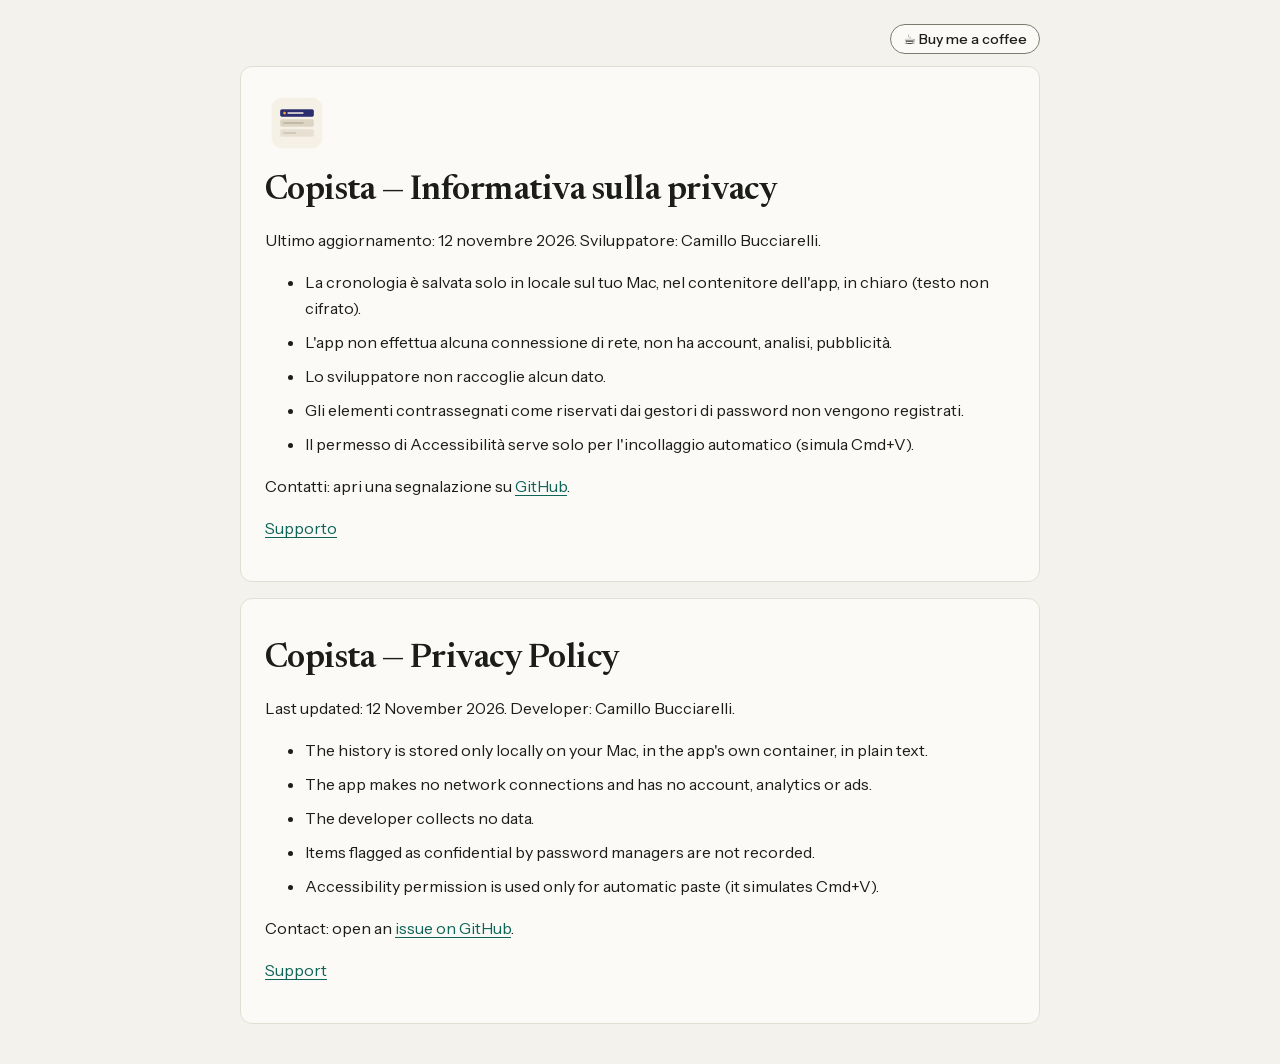
==== site/privacy.html @ 7c4a90fc "Sito: pagine in site/ e pubblicazione su Cloudflare R2 Sposta le pagine di supporto e privacy da cop" ====
<!doctype html>
<html lang="it"><head><meta charset="utf-8"><meta name="viewport" content="width=device-width,initial-scale=1">
<title>Copista — Informativa sulla privacy</title>
<link rel="icon" type="image/png" href="icon.png">
<link rel="stylesheet" href="style.css"></head><body>
<header class="topbar"><a class="sponsor" href="https://buymeacoffee.com/camillobucciarelli" rel="noopener"><span aria-hidden="true">☕</span> Buy me a coffee</a></header>
<main>
<img class="logo" src="icon.png" width="64" height="64" alt="">
<h1>Copista — Informativa sulla privacy</h1>
<p>Ultimo aggiornamento: 12 novembre 2026. Sviluppatore: Camillo Bucciarelli.</p>
<ul>
<li>La cronologia è salvata solo in locale sul tuo Mac, nel contenitore dell'app, in chiaro (testo non cifrato).</li>
<li>L'app non effettua alcuna connessione di rete, non ha account, analisi, pubblicità.</li>
<li>Lo sviluppatore non raccoglie alcun dato.</li>
<li>Gli elementi contrassegnati come riservati dai gestori di password non vengono registrati.</li>
<li>Il permesso di Accessibilità serve solo per l'incollaggio automatico (simula Cmd+V).</li>
</ul>
<p>Contatti: apri una segnalazione su <a href="https://github.com/camillobucciarelli/copista-site/issues">GitHub</a>.</p>
<p><a href="index.html">Supporto</a></p>
</main>
<main>
<h1 lang="en">Copista — Privacy Policy</h1>
<div lang="en">
<p>Last updated: 12 November 2026. Developer: Camillo Bucciarelli.</p>
<ul>
<li>The history is stored only locally on your Mac, in the app's own container, in plain text.</li>
<li>The app makes no network connections and has no account, analytics or ads.</li>
<li>The developer collects no data.</li>
<li>Items flagged as confidential by password managers are not recorded.</li>
<li>Accessibility permission is used only for automatic paste (it simulates Cmd+V).</li>
</ul>
<p>Contact: open an <a href="https://github.com/camillobucciarelli/copista-site/issues">issue on GitHub</a>.</p>
<p><a href="index.html">Support</a></p>
</div>
</main>
</body></html>
---- site/style.css ----
@font-face{font-family:"Newsreader";font-style:normal;font-weight:200 800;font-display:swap;src:url(fonts/newsreader-latin-ext.woff2) format("woff2");unicode-range:U+0100-02BA,U+02BD-02C5,U+02C7-02CC,U+02CE-02D7,U+02DD-02FF,U+0304,U+0308,U+0329,U+1D00-1DBF,U+1E00-1E9F,U+1EF2-1EFF,U+2020,U+20A0-20AB,U+20AD-20C4,U+2113,U+2C60-2C7F,U+A720-A7FF}
@font-face{font-family:"Newsreader";font-style:normal;font-weight:200 800;font-display:swap;src:url(fonts/newsreader-latin.woff2) format("woff2");unicode-range:U+0000-00FF,U+0131,U+0152-0153,U+02BB-02BC,U+02C6,U+02DA,U+02DC,U+0304,U+0308,U+0329,U+2000-206F,U+20AC,U+2122,U+2191,U+2193,U+2212,U+2215,U+FEFF,U+FFFD}
@font-face{font-family:"Instrument Sans";font-style:normal;font-weight:400 700;font-display:swap;src:url(fonts/instrument-sans-latin-ext.woff2) format("woff2");unicode-range:U+0100-02BA,U+02BD-02C5,U+02C7-02CC,U+02CE-02D7,U+02DD-02FF,U+0304,U+0308,U+0329,U+1D00-1DBF,U+1E00-1E9F,U+1EF2-1EFF,U+2020,U+20A0-20AB,U+20AD-20C4,U+2113,U+2C60-2C7F,U+A720-A7FF}
@font-face{font-family:"Instrument Sans";font-style:normal;font-weight:400 700;font-display:swap;src:url(fonts/instrument-sans-latin.woff2) format("woff2");unicode-range:U+0000-00FF,U+0131,U+0152-0153,U+02BB-02BC,U+02C6,U+02DA,U+02DC,U+0304,U+0308,U+0329,U+2000-206F,U+20AC,U+2122,U+2191,U+2193,U+2212,U+2215,U+FEFF,U+FFFD}
@font-face{font-family:"IBM Plex Mono";font-style:normal;font-weight:400;font-display:swap;src:url(fonts/ibm-plex-mono-latin-ext.woff2) format("woff2");unicode-range:U+0100-02BA,U+02BD-02C5,U+02C7-02CC,U+02CE-02D7,U+02DD-02FF,U+0304,U+0308,U+0329,U+1D00-1DBF,U+1E00-1E9F,U+1EF2-1EFF,U+2020,U+20A0-20AB,U+20AD-20C4,U+2113,U+2C60-2C7F,U+A720-A7FF}
@font-face{font-family:"IBM Plex Mono";font-style:normal;font-weight:400;font-display:swap;src:url(fonts/ibm-plex-mono-latin.woff2) format("woff2");unicode-range:U+0000-00FF,U+0131,U+0152-0153,U+02BB-02BC,U+02C6,U+02DA,U+02DC,U+0304,U+0308,U+0329,U+2000-206F,U+20AC,U+2122,U+2191,U+2193,U+2212,U+2215,U+FEFF,U+FFFD}
/* Token del design system Postino, valori risolti. Livello semantico, tema chiaro. */
:root{color-scheme:light dark;
--surface-ground:#f4f2ec;--surface:#fbfaf7;--surface-raised:#ffffff;
--ink:#1c1c1a;--ink-muted:#625e55;--ink-subtle:#67635a;
--brand:#0e6456;--on-brand:#ffffff;
--border-subtle:#e2ded4;--border-strong:#7f7a6e;--focus-ring:#b0500a;
--font-serif:"Newsreader",Georgia,"Times New Roman",serif;
--font-sans:"Instrument Sans",system-ui,-apple-system,"Segoe UI",Roboto,sans-serif;
--font-mono:"IBM Plex Mono",ui-monospace,Menlo,monospace;
--space-1:4px;--space-2:8px;--space-3:12px;--space-4:16px;--space-6:24px;--space-8:32px;
--radius-xs:4px;--radius-md:12px}
@media(prefers-color-scheme:dark){:root{
--surface-ground:#131312;--surface:#1c1c1a;--surface-raised:#242422;
--ink:#f4f2ec;--ink-muted:#a6a093;--ink-subtle:#a39e93;
--brand:#79c9b3;--on-brand:#0b231e;
--border-subtle:#2d2c29;--border-strong:#7f7a6e;--focus-ring:#f2a65e}}
*{box-sizing:border-box}
body{margin:0;padding:var(--space-4);background:var(--surface-ground);color:var(--ink);font:400 16px/26px var(--font-sans)}
@media(min-width:600px){body{padding:var(--space-6)}}
main{max-width:800px;margin:0 auto var(--space-4);padding:var(--space-4);background:var(--surface);border:1px solid var(--border-subtle);border-radius:var(--radius-md)}
@media(min-width:600px){main{padding:var(--space-6)}}
p,ul{max-width:70ch;margin:0 0 var(--space-4)}
li{margin-bottom:var(--space-2)}
h1,h2{font-family:var(--font-serif);color:var(--ink);overflow-wrap:anywhere}
h1{font-size:34px;line-height:40px;font-weight:600;letter-spacing:-.015em;margin:var(--space-4) 0 var(--space-4)}
h2{font-size:24px;line-height:30px;font-weight:600;letter-spacing:-.005em;margin:var(--space-8) 0 var(--space-3)}
.logo{display:block;border-radius:var(--radius-md)}
a{color:var(--brand);text-decoration:underline;text-underline-offset:.2em;overflow-wrap:anywhere}
a:focus-visible{outline:2px solid var(--focus-ring);outline-offset:2px;border-radius:var(--radius-xs)}
kbd{font:400 13px/20px var(--font-mono);background:var(--surface-raised);color:var(--ink);border:1px solid var(--border-strong);border-radius:var(--radius-xs);padding:0 var(--space-1);white-space:nowrap}
.topbar{max-width:800px;margin:0 auto var(--space-3);display:flex;justify-content:flex-end}
.sponsor{font:500 14px/20px var(--font-sans);color:var(--ink);text-decoration:none;white-space:nowrap;padding:var(--space-1) var(--space-3);border:1px solid var(--border-strong);border-radius:999px;background:var(--surface)}
.sponsor:hover,.sponsor:focus-visible{color:var(--brand);border-color:var(--brand)}
.sponsor:focus-visible{outline:2px solid var(--focus-ring);outline-offset:2px;border-radius:999px}
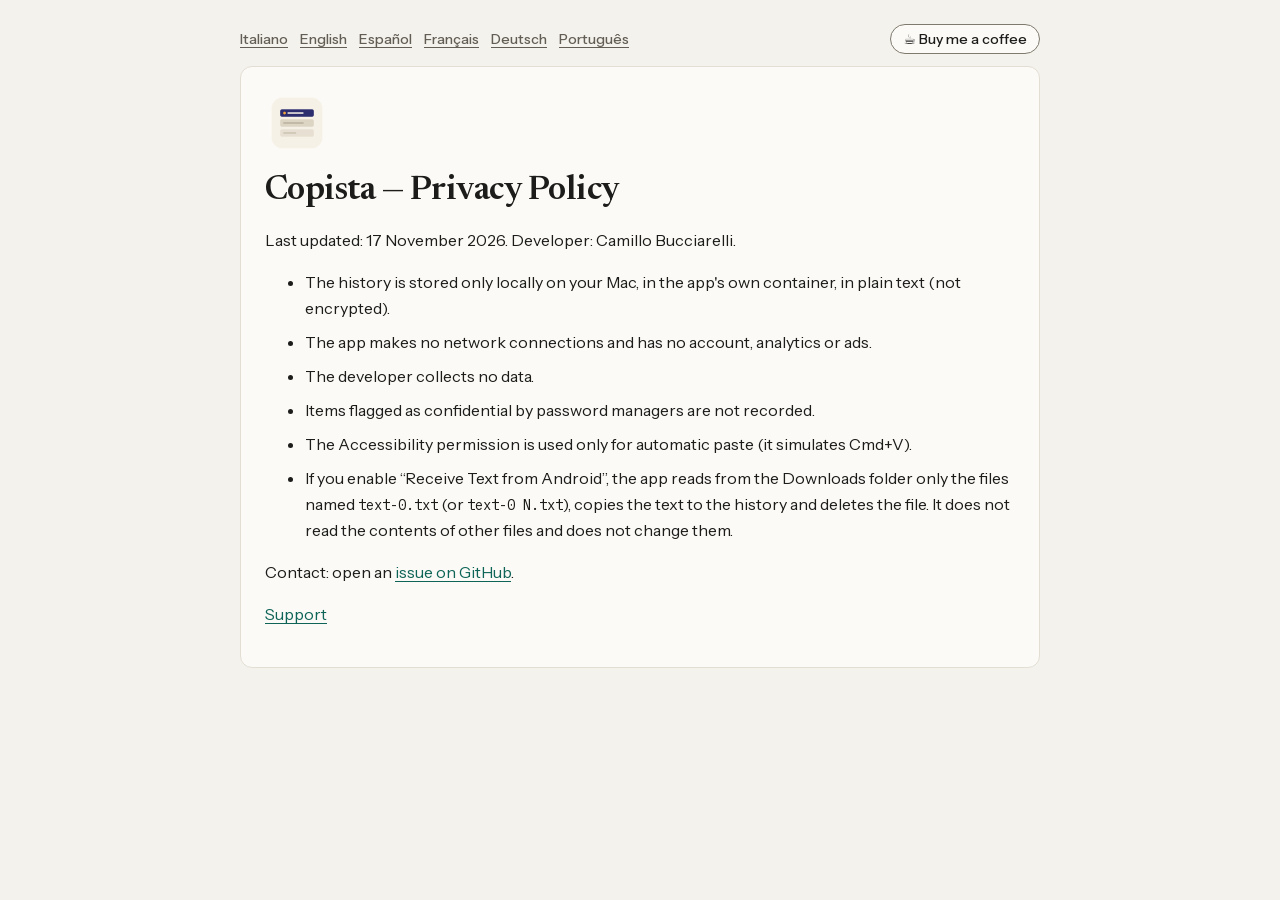
==== commit 1292338d: "Sito e scheda dello store in sei lingue Sito: ogni pagina contiene italiano, inglese, spagnolo, fran" ====
--- a/site/privacy.html
+++ b/site/privacy.html
@@ -1,36 +1,98 @@
 <!doctype html>
 <html lang="it"><head><meta charset="utf-8"><meta name="viewport" content="width=device-width,initial-scale=1">
-<title>Copista — Informativa sulla privacy</title>
+<title>Copista — Privacy</title>
 <link rel="icon" type="image/png" href="icon.png">
 <link rel="stylesheet" href="style.css"></head><body>
-<header class="topbar"><a class="sponsor" href="https://buymeacoffee.com/camillobucciarelli" rel="noopener"><span aria-hidden="true">☕</span> Buy me a coffee</a></header>
-<main>
+<header class="topbar"><nav class="langs"><a href="#it" lang="it">Italiano</a><a href="#en" lang="en">English</a><a href="#es" lang="es">Español</a><a href="#fr" lang="fr">Français</a><a href="#de" lang="de">Deutsch</a><a href="#pt" lang="pt">Português</a></nav><a class="sponsor" href="https://buymeacoffee.com/camillobucciarelli" rel="noopener"><span aria-hidden="true">☕</span> Buy me a coffee</a></header>
+<main id="it" lang="it">
 <img class="logo" src="icon.png" width="64" height="64" alt="">
 <h1>Copista — Informativa sulla privacy</h1>
-<p>Ultimo aggiornamento: 12 novembre 2026. Sviluppatore: Camillo Bucciarelli.</p>
+<p>Ultimo aggiornamento: 17 novembre 2026. Sviluppatore: Camillo Bucciarelli.</p>
 <ul>
 <li>La cronologia è salvata solo in locale sul tuo Mac, nel contenitore dell'app, in chiaro (testo non cifrato).</li>
 <li>L'app non effettua alcuna connessione di rete, non ha account, analisi, pubblicità.</li>
 <li>Lo sviluppatore non raccoglie alcun dato.</li>
 <li>Gli elementi contrassegnati come riservati dai gestori di password non vengono registrati.</li>
 <li>Il permesso di Accessibilità serve solo per l'incollaggio automatico (simula Cmd+V).</li>
+<li>Se abiliti «Ricevi testo da Android», l'app legge nella cartella Download solo i file di nome <code>text-0.txt</code> (o <code>text-0 N.txt</code>), copia il testo nella cronologia ed elimina il file. Non legge il contenuto di altri file e non li modifica.</li>
 </ul>
-<p>Contatti: apri una segnalazione su <a href="https://github.com/camillobucciarelli/copista-site/issues">GitHub</a>.</p>
-<p><a href="index.html">Supporto</a></p>
+<p>Contatti: apri una segnalazione su <a href="https://github.com/camillobucciarelli/copista/issues">GitHub</a>.</p>
+<p><a href="index.html#it">Supporto</a></p>
 </main>
-<main>
-<h1 lang="en">Copista — Privacy Policy</h1>
-<div lang="en">
-<p>Last updated: 12 November 2026. Developer: Camillo Bucciarelli.</p>
+<main id="en" lang="en">
+<img class="logo" src="icon.png" width="64" height="64" alt="">
+<h1>Copista — Privacy Policy</h1>
+<p>Last updated: 17 November 2026. Developer: Camillo Bucciarelli.</p>
 <ul>
-<li>The history is stored only locally on your Mac, in the app's own container, in plain text.</li>
+<li>The history is stored only locally on your Mac, in the app's own container, in plain text (not encrypted).</li>
 <li>The app makes no network connections and has no account, analytics or ads.</li>
 <li>The developer collects no data.</li>
 <li>Items flagged as confidential by password managers are not recorded.</li>
-<li>Accessibility permission is used only for automatic paste (it simulates Cmd+V).</li>
+<li>The Accessibility permission is used only for automatic paste (it simulates Cmd+V).</li>
+<li>If you enable “Receive Text from Android”, the app reads from the Downloads folder only the files named <code>text-0.txt</code> (or <code>text-0 N.txt</code>), copies the text to the history and deletes the file. It does not read the contents of other files and does not change them.</li>
 </ul>
-<p>Contact: open an <a href="https://github.com/camillobucciarelli/copista-site/issues">issue on GitHub</a>.</p>
-<p><a href="index.html">Support</a></p>
-</div>
+<p>Contact: open an <a href="https://github.com/camillobucciarelli/copista/issues">issue on GitHub</a>.</p>
+<p><a href="index.html#en">Support</a></p>
 </main>
+<main id="es" lang="es">
+<img class="logo" src="icon.png" width="64" height="64" alt="">
+<h1>Copista — Política de privacidad</h1>
+<p>Última actualización: 17 de noviembre de 2026. Desarrollador: Camillo Bucciarelli.</p>
+<ul>
+<li>El historial se guarda solo en local en tu Mac, en el contenedor de la app, en texto sin cifrar.</li>
+<li>La app no hace ninguna conexión de red y no tiene cuentas, analíticas ni publicidad.</li>
+<li>El desarrollador no recoge ningún dato.</li>
+<li>Los elementos marcados como confidenciales por los gestores de contraseñas no se registran.</li>
+<li>El permiso de Accesibilidad solo se usa para el pegado automático (simula Cmd+V).</li>
+<li>Si activas «Recibir texto de Android», la app lee en la carpeta Descargas solo los archivos con nombre <code>text-0.txt</code> (o <code>text-0 N.txt</code>), copia el texto en el historial y elimina el archivo. No lee el contenido de otros archivos ni los modifica.</li>
+</ul>
+<p>Contacto: abre una incidencia en <a href="https://github.com/camillobucciarelli/copista/issues">GitHub</a>.</p>
+<p><a href="index.html#es">Soporte</a></p>
+</main>
+<main id="fr" lang="fr">
+<img class="logo" src="icon.png" width="64" height="64" alt="">
+<h1>Copista — Politique de confidentialité</h1>
+<p>Dernière mise à jour : 17 novembre 2026. Développeur : Camillo Bucciarelli.</p>
+<ul>
+<li>L’historique est enregistré uniquement en local sur votre Mac, dans le conteneur de l’app, en clair (texte non chiffré).</li>
+<li>L’app n’établit aucune connexion réseau et n’a ni compte, ni outil d’analyse, ni publicité.</li>
+<li>Le développeur ne collecte aucune donnée.</li>
+<li>Les éléments marqués comme confidentiels par les gestionnaires de mots de passe ne sont pas enregistrés.</li>
+<li>L’autorisation d’accessibilité sert uniquement au collage automatique (elle simule Cmd+V).</li>
+<li>Si vous activez « Recevoir du texte d’Android », l’app lit dans le dossier Téléchargements uniquement les fichiers nommés <code>text-0.txt</code> (ou <code>text-0 N.txt</code>), copie le texte dans l’historique et supprime le fichier. Elle ne lit pas le contenu des autres fichiers et ne les modifie pas.</li>
+</ul>
+<p>Contact : ouvrez un ticket sur <a href="https://github.com/camillobucciarelli/copista/issues">GitHub</a>.</p>
+<p><a href="index.html#fr">Assistance</a></p>
+</main>
+<main id="de" lang="de">
+<img class="logo" src="icon.png" width="64" height="64" alt="">
+<h1>Copista — Datenschutzerklärung</h1>
+<p>Letzte Aktualisierung: 17. November 2026. Entwickler: Camillo Bucciarelli.</p>
+<ul>
+<li>Der Verlauf wird nur lokal auf deinem Mac gespeichert, im Container der App, als unverschlüsselter Text.</li>
+<li>Die App stellt keine Netzwerkverbindungen her und hat keine Accounts, keine Analysen und keine Werbung.</li>
+<li>Der Entwickler erfasst keine Daten.</li>
+<li>Einträge, die von Passwortmanagern als vertraulich markiert sind, werden nicht aufgezeichnet.</li>
+<li>Die Berechtigung „Bedienungshilfen“ wird nur für das automatische Einsetzen verwendet (sie simuliert Cmd+V).</li>
+<li>Wenn du „Text von Android empfangen“ aktivierst, liest die App im Ordner „Downloads“ nur Dateien mit dem Namen <code>text-0.txt</code> (oder <code>text-0 N.txt</code>), kopiert den Text in den Verlauf und löscht die Datei. Sie liest den Inhalt anderer Dateien nicht und ändert sie nicht.</li>
+</ul>
+<p>Kontakt: Erstelle ein Issue auf <a href="https://github.com/camillobucciarelli/copista/issues">GitHub</a>.</p>
+<p><a href="index.html#de">Support</a></p>
+</main>
+<main id="pt" lang="pt">
+<img class="logo" src="icon.png" width="64" height="64" alt="">
+<h1>Copista — Política de privacidade</h1>
+<p>Última atualização: 17 de novembro de 2026. Desenvolvedor: Camillo Bucciarelli.</p>
+<ul>
+<li>O histórico é salvo apenas localmente no seu Mac, no contêiner do app, em texto sem criptografia.</li>
+<li>O app não faz nenhuma conexão de rede e não tem contas, análises nem publicidade.</li>
+<li>O desenvolvedor não coleta nenhum dado.</li>
+<li>Os itens marcados como confidenciais pelos gerenciadores de senhas não são registrados.</li>
+<li>A permissão de Acessibilidade é usada apenas para a colagem automática (simula Cmd+V).</li>
+<li>Se você ativar “Receber texto do Android”, o app lê na pasta Downloads apenas os arquivos com o nome <code>text-0.txt</code> (ou <code>text-0 N.txt</code>), copia o texto para o histórico e apaga o arquivo. Ele não lê o conteúdo de outros arquivos nem os altera.</li>
+</ul>
+<p>Contato: abra uma issue no <a href="https://github.com/camillobucciarelli/copista/issues">GitHub</a>.</p>
+<p><a href="index.html#pt">Suporte</a></p>
+</main>
+<script>(function(){var m=document.querySelectorAll('main[lang]');function p(){var l=[location.hash.slice(1)].concat(navigator.languages||[]),c='en';for(var i=0;i<l.length;i++){var k=l[i].slice(0,2).toLowerCase();if(k&&document.getElementById(k)){c=k;break}}for(var j=0;j<m.length;j++)m[j].hidden=m[j].id!==c;document.documentElement.lang=c}addEventListener('hashchange',p);p()})();</script>
 </body></html>
--- a/site/style.css
+++ b/site/style.css
@@ -34,7 +34,12 @@
 a{color:var(--brand);text-decoration:underline;text-underline-offset:.2em;overflow-wrap:anywhere}
 a:focus-visible{outline:2px solid var(--focus-ring);outline-offset:2px;border-radius:var(--radius-xs)}
 kbd{font:400 13px/20px var(--font-mono);background:var(--surface-raised);color:var(--ink);border:1px solid var(--border-strong);border-radius:var(--radius-xs);padding:0 var(--space-1);white-space:nowrap}
-.topbar{max-width:800px;margin:0 auto var(--space-3);display:flex;justify-content:flex-end}
+.topbar{max-width:800px;margin:0 auto var(--space-3);display:flex;justify-content:space-between;align-items:center;flex-wrap:wrap;gap:var(--space-2) var(--space-4)}
+.langs{display:flex;flex-wrap:wrap;gap:var(--space-1) var(--space-3);font:500 14px/20px var(--font-sans)}
+.langs a{color:var(--ink-muted)}
+.langs a:hover{color:var(--brand)}
+code{font:400 14px/20px var(--font-mono)}
 .sponsor{font:500 14px/20px var(--font-sans);color:var(--ink);text-decoration:none;white-space:nowrap;padding:var(--space-1) var(--space-3);border:1px solid var(--border-strong);border-radius:999px;background:var(--surface)}
 .sponsor:hover,.sponsor:focus-visible{color:var(--brand);border-color:var(--brand)}
 .sponsor:focus-visible{outline:2px solid var(--focus-ring);outline-offset:2px;border-radius:999px}
+main[lang]{scroll-margin-top:96px}
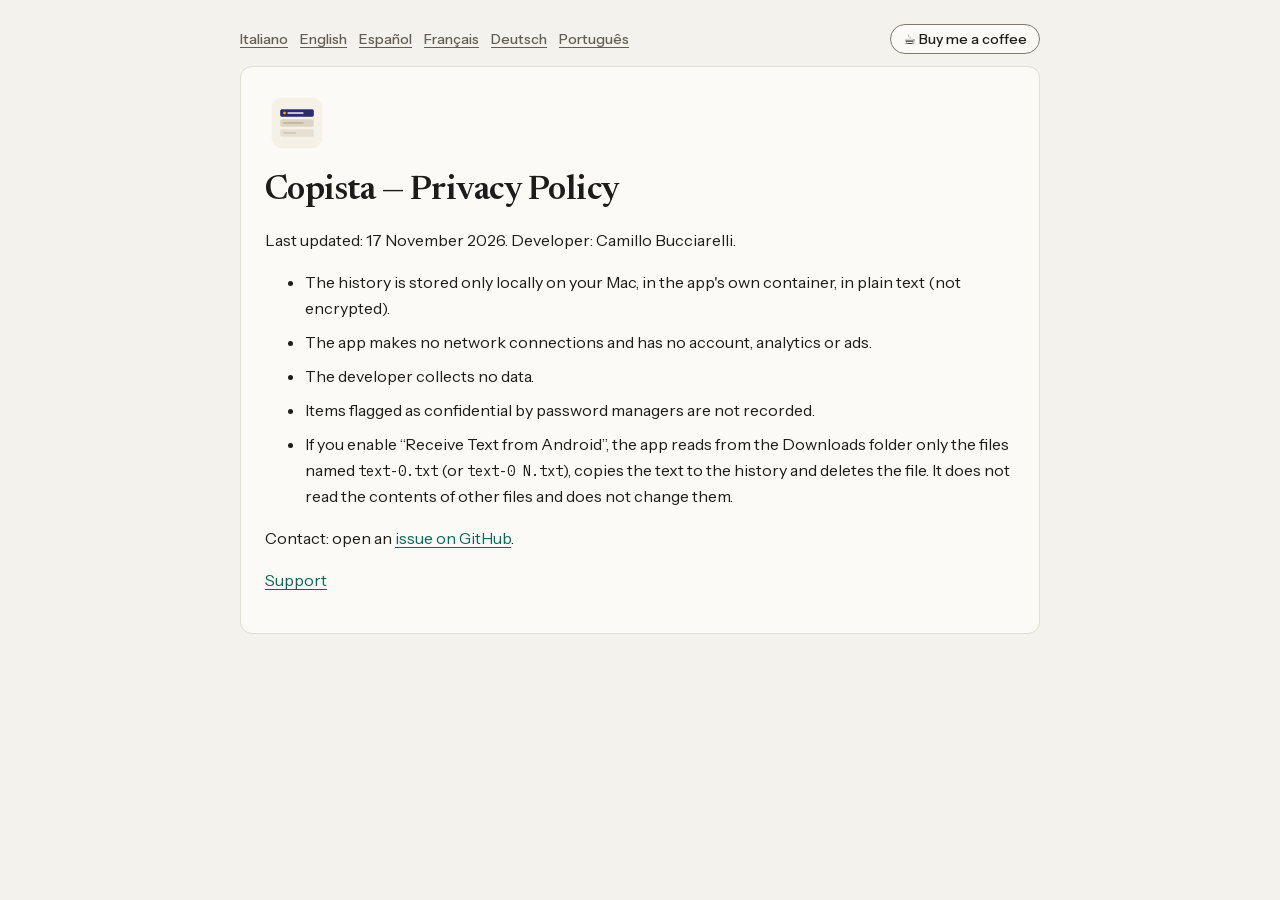
==== commit 0a3e5a83: "Documenti, sito e scheda dello store: niente più incolla automatico Co-Authored-By: Claude Fable 5.2" ====
--- a/site/privacy.html
+++ b/site/privacy.html
@@ -13,7 +13,6 @@
 <li>L'app non effettua alcuna connessione di rete, non ha account, analisi, pubblicità.</li>
 <li>Lo sviluppatore non raccoglie alcun dato.</li>
 <li>Gli elementi contrassegnati come riservati dai gestori di password non vengono registrati.</li>
-<li>Il permesso di Accessibilità serve solo per l'incollaggio automatico (simula Cmd+V).</li>
 <li>Se abiliti «Ricevi testo da Android», l'app legge nella cartella Download solo i file di nome <code>text-0.txt</code> (o <code>text-0 N.txt</code>), copia il testo nella cronologia ed elimina il file. Non legge il contenuto di altri file e non li modifica.</li>
 </ul>
 <p>Contatti: apri una segnalazione su <a href="https://github.com/camillobucciarelli/copista/issues">GitHub</a>.</p>
@@ -28,7 +27,6 @@
 <li>The app makes no network connections and has no account, analytics or ads.</li>
 <li>The developer collects no data.</li>
 <li>Items flagged as confidential by password managers are not recorded.</li>
-<li>The Accessibility permission is used only for automatic paste (it simulates Cmd+V).</li>
 <li>If you enable “Receive Text from Android”, the app reads from the Downloads folder only the files named <code>text-0.txt</code> (or <code>text-0 N.txt</code>), copies the text to the history and deletes the file. It does not read the contents of other files and does not change them.</li>
 </ul>
 <p>Contact: open an <a href="https://github.com/camillobucciarelli/copista/issues">issue on GitHub</a>.</p>
@@ -43,7 +41,6 @@
 <li>La app no hace ninguna conexión de red y no tiene cuentas, analíticas ni publicidad.</li>
 <li>El desarrollador no recoge ningún dato.</li>
 <li>Los elementos marcados como confidenciales por los gestores de contraseñas no se registran.</li>
-<li>El permiso de Accesibilidad solo se usa para el pegado automático (simula Cmd+V).</li>
 <li>Si activas «Recibir texto de Android», la app lee en la carpeta Descargas solo los archivos con nombre <code>text-0.txt</code> (o <code>text-0 N.txt</code>), copia el texto en el historial y elimina el archivo. No lee el contenido de otros archivos ni los modifica.</li>
 </ul>
 <p>Contacto: abre una incidencia en <a href="https://github.com/camillobucciarelli/copista/issues">GitHub</a>.</p>
@@ -58,7 +55,6 @@
 <li>L’app n’établit aucune connexion réseau et n’a ni compte, ni outil d’analyse, ni publicité.</li>
 <li>Le développeur ne collecte aucune donnée.</li>
 <li>Les éléments marqués comme confidentiels par les gestionnaires de mots de passe ne sont pas enregistrés.</li>
-<li>L’autorisation d’accessibilité sert uniquement au collage automatique (elle simule Cmd+V).</li>
 <li>Si vous activez « Recevoir du texte d’Android », l’app lit dans le dossier Téléchargements uniquement les fichiers nommés <code>text-0.txt</code> (ou <code>text-0 N.txt</code>), copie le texte dans l’historique et supprime le fichier. Elle ne lit pas le contenu des autres fichiers et ne les modifie pas.</li>
 </ul>
 <p>Contact : ouvrez un ticket sur <a href="https://github.com/camillobucciarelli/copista/issues">GitHub</a>.</p>
@@ -73,7 +69,6 @@
 <li>Die App stellt keine Netzwerkverbindungen her und hat keine Accounts, keine Analysen und keine Werbung.</li>
 <li>Der Entwickler erfasst keine Daten.</li>
 <li>Einträge, die von Passwortmanagern als vertraulich markiert sind, werden nicht aufgezeichnet.</li>
-<li>Die Berechtigung „Bedienungshilfen“ wird nur für das automatische Einsetzen verwendet (sie simuliert Cmd+V).</li>
 <li>Wenn du „Text von Android empfangen“ aktivierst, liest die App im Ordner „Downloads“ nur Dateien mit dem Namen <code>text-0.txt</code> (oder <code>text-0 N.txt</code>), kopiert den Text in den Verlauf und löscht die Datei. Sie liest den Inhalt anderer Dateien nicht und ändert sie nicht.</li>
 </ul>
 <p>Kontakt: Erstelle ein Issue auf <a href="https://github.com/camillobucciarelli/copista/issues">GitHub</a>.</p>
@@ -88,7 +83,6 @@
 <li>O app não faz nenhuma conexão de rede e não tem contas, análises nem publicidade.</li>
 <li>O desenvolvedor não coleta nenhum dado.</li>
 <li>Os itens marcados como confidenciais pelos gerenciadores de senhas não são registrados.</li>
-<li>A permissão de Acessibilidade é usada apenas para a colagem automática (simula Cmd+V).</li>
 <li>Se você ativar “Receber texto do Android”, o app lê na pasta Downloads apenas os arquivos com o nome <code>text-0.txt</code> (ou <code>text-0 N.txt</code>), copia o texto para o histórico e apaga o arquivo. Ele não lê o conteúdo de outros arquivos nem os altera.</li>
 </ul>
 <p>Contato: abra uma issue no <a href="https://github.com/camillobucciarelli/copista/issues">GitHub</a>.</p>
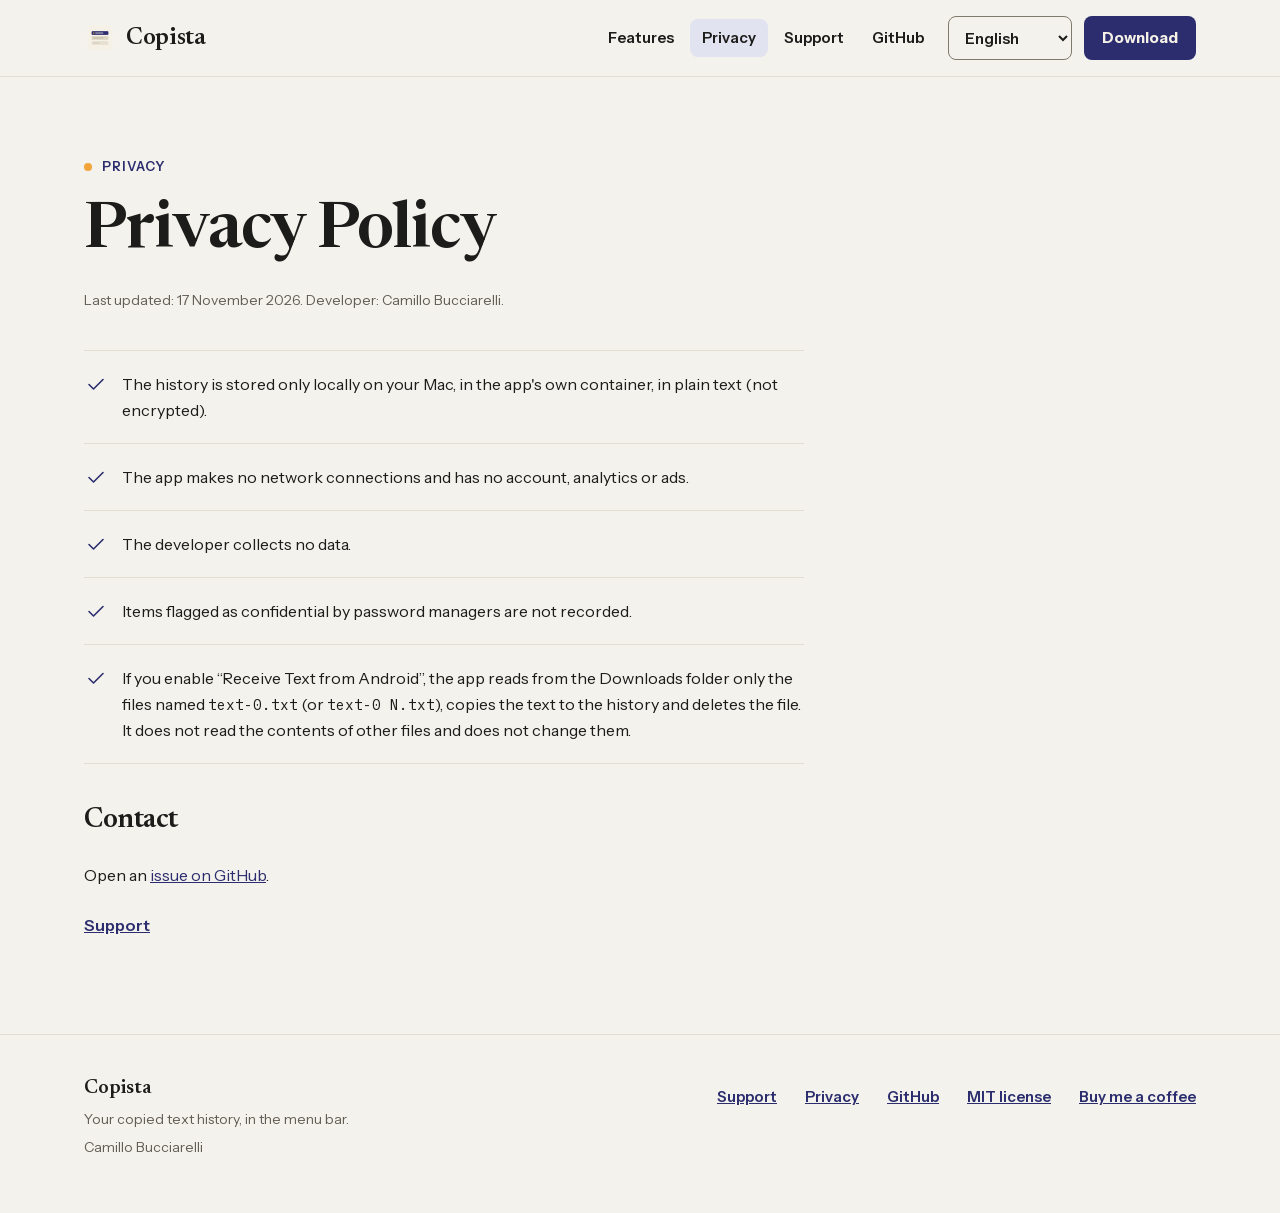
==== commit 75686c5a: "Nuovo sito: home, supporto e privacy ridisegnati in sei lingue Home (index.html), supporto (support." ====
--- a/site/privacy.html
+++ b/site/privacy.html
@@ -1,92 +1,216 @@
 <!doctype html>
-<html lang="it"><head><meta charset="utf-8"><meta name="viewport" content="width=device-width,initial-scale=1">
-<title>Copista — Privacy</title>
+<html lang="en"><head><meta charset="utf-8"><meta name="viewport" content="width=device-width,initial-scale=1">
+<title>Copista — Privacy Policy</title>
+<meta name="description" content="Copista stores the history only on your Mac, makes no network connections and collects no data.">
+<link rel="canonical" href="https://copista.camillobucciarelli.dev/privacy.html">
+<meta property="og:type" content="website"><meta property="og:site_name" content="Copista"><meta property="og:title" content="Copista — Privacy Policy"><meta property="og:description" content="Copista stores the history only on your Mac, makes no network connections and collects no data."><meta property="og:url" content="https://copista.camillobucciarelli.dev/privacy.html"><meta property="og:image" content="https://copista.camillobucciarelli.dev/img/hero.jpg">
+<meta name="color-scheme" content="light dark">
 <link rel="icon" type="image/png" href="icon.png">
 <link rel="stylesheet" href="style.css"></head><body>
-<header class="topbar"><nav class="langs"><a href="#it" lang="it">Italiano</a><a href="#en" lang="en">English</a><a href="#es" lang="es">Español</a><a href="#fr" lang="fr">Français</a><a href="#de" lang="de">Deutsch</a><a href="#pt" lang="pt">Português</a></nav><a class="sponsor" href="https://buymeacoffee.com/camillobucciarelli" rel="noopener"><span aria-hidden="true">☕</span> Buy me a coffee</a></header>
-<main id="it" lang="it">
-<img class="logo" src="icon.png" width="64" height="64" alt="">
-<h1>Copista — Informativa sulla privacy</h1>
-<p>Ultimo aggiornamento: 17 novembre 2026. Sviluppatore: Camillo Bucciarelli.</p>
-<ul>
-<li>La cronologia è salvata solo in locale sul tuo Mac, nel contenitore dell'app, in chiaro (testo non cifrato).</li>
-<li>L'app non effettua alcuna connessione di rete, non ha account, analisi, pubblicità.</li>
-<li>Lo sviluppatore non raccoglie alcun dato.</li>
-<li>Gli elementi contrassegnati come riservati dai gestori di password non vengono registrati.</li>
-<li>Se abiliti «Ricevi testo da Android», l'app legge nella cartella Download solo i file di nome <code>text-0.txt</code> (o <code>text-0 N.txt</code>), copia il testo nella cronologia ed elimina il file. Non legge il contenuto di altri file e non li modifica.</li>
-</ul>
-<p>Contatti: apri una segnalazione su <a href="https://github.com/camillobucciarelli/copista/issues">GitHub</a>.</p>
-<p><a href="index.html#it">Supporto</a></p>
-</main>
-<main id="en" lang="en">
-<img class="logo" src="icon.png" width="64" height="64" alt="">
-<h1>Copista — Privacy Policy</h1>
-<p>Last updated: 17 November 2026. Developer: Camillo Bucciarelli.</p>
-<ul>
-<li>The history is stored only locally on your Mac, in the app's own container, in plain text (not encrypted).</li>
-<li>The app makes no network connections and has no account, analytics or ads.</li>
-<li>The developer collects no data.</li>
-<li>Items flagged as confidential by password managers are not recorded.</li>
-<li>If you enable “Receive Text from Android”, the app reads from the Downloads folder only the files named <code>text-0.txt</code> (or <code>text-0 N.txt</code>), copies the text to the history and deletes the file. It does not read the contents of other files and does not change them.</li>
-</ul>
-<p>Contact: open an <a href="https://github.com/camillobucciarelli/copista/issues">issue on GitHub</a>.</p>
-<p><a href="index.html#en">Support</a></p>
-</main>
-<main id="es" lang="es">
-<img class="logo" src="icon.png" width="64" height="64" alt="">
-<h1>Copista — Política de privacidad</h1>
-<p>Última actualización: 17 de noviembre de 2026. Desarrollador: Camillo Bucciarelli.</p>
-<ul>
-<li>El historial se guarda solo en local en tu Mac, en el contenedor de la app, en texto sin cifrar.</li>
-<li>La app no hace ninguna conexión de red y no tiene cuentas, analíticas ni publicidad.</li>
-<li>El desarrollador no recoge ningún dato.</li>
-<li>Los elementos marcados como confidenciales por los gestores de contraseñas no se registran.</li>
-<li>Si activas «Recibir texto de Android», la app lee en la carpeta Descargas solo los archivos con nombre <code>text-0.txt</code> (o <code>text-0 N.txt</code>), copia el texto en el historial y elimina el archivo. No lee el contenido de otros archivos ni los modifica.</li>
-</ul>
-<p>Contacto: abre una incidencia en <a href="https://github.com/camillobucciarelli/copista/issues">GitHub</a>.</p>
-<p><a href="index.html#es">Soporte</a></p>
-</main>
-<main id="fr" lang="fr">
-<img class="logo" src="icon.png" width="64" height="64" alt="">
-<h1>Copista — Politique de confidentialité</h1>
-<p>Dernière mise à jour : 17 novembre 2026. Développeur : Camillo Bucciarelli.</p>
-<ul>
-<li>L’historique est enregistré uniquement en local sur votre Mac, dans le conteneur de l’app, en clair (texte non chiffré).</li>
-<li>L’app n’établit aucune connexion réseau et n’a ni compte, ni outil d’analyse, ni publicité.</li>
-<li>Le développeur ne collecte aucune donnée.</li>
-<li>Les éléments marqués comme confidentiels par les gestionnaires de mots de passe ne sont pas enregistrés.</li>
-<li>Si vous activez « Recevoir du texte d’Android », l’app lit dans le dossier Téléchargements uniquement les fichiers nommés <code>text-0.txt</code> (ou <code>text-0 N.txt</code>), copie le texte dans l’historique et supprime le fichier. Elle ne lit pas le contenu des autres fichiers et ne les modifie pas.</li>
-</ul>
-<p>Contact : ouvrez un ticket sur <a href="https://github.com/camillobucciarelli/copista/issues">GitHub</a>.</p>
-<p><a href="index.html#fr">Assistance</a></p>
-</main>
-<main id="de" lang="de">
-<img class="logo" src="icon.png" width="64" height="64" alt="">
-<h1>Copista — Datenschutzerklärung</h1>
-<p>Letzte Aktualisierung: 17. November 2026. Entwickler: Camillo Bucciarelli.</p>
-<ul>
-<li>Der Verlauf wird nur lokal auf deinem Mac gespeichert, im Container der App, als unverschlüsselter Text.</li>
-<li>Die App stellt keine Netzwerkverbindungen her und hat keine Accounts, keine Analysen und keine Werbung.</li>
-<li>Der Entwickler erfasst keine Daten.</li>
-<li>Einträge, die von Passwortmanagern als vertraulich markiert sind, werden nicht aufgezeichnet.</li>
-<li>Wenn du „Text von Android empfangen“ aktivierst, liest die App im Ordner „Downloads“ nur Dateien mit dem Namen <code>text-0.txt</code> (oder <code>text-0 N.txt</code>), kopiert den Text in den Verlauf und löscht die Datei. Sie liest den Inhalt anderer Dateien nicht und ändert sie nicht.</li>
-</ul>
-<p>Kontakt: Erstelle ein Issue auf <a href="https://github.com/camillobucciarelli/copista/issues">GitHub</a>.</p>
-<p><a href="index.html#de">Support</a></p>
-</main>
-<main id="pt" lang="pt">
-<img class="logo" src="icon.png" width="64" height="64" alt="">
-<h1>Copista — Política de privacidade</h1>
-<p>Última atualização: 17 de novembro de 2026. Desenvolvedor: Camillo Bucciarelli.</p>
-<ul>
-<li>O histórico é salvo apenas localmente no seu Mac, no contêiner do app, em texto sem criptografia.</li>
-<li>O app não faz nenhuma conexão de rede e não tem contas, análises nem publicidade.</li>
-<li>O desenvolvedor não coleta nenhum dado.</li>
-<li>Os itens marcados como confidenciais pelos gerenciadores de senhas não são registrados.</li>
-<li>Se você ativar “Receber texto do Android”, o app lê na pasta Downloads apenas os arquivos com o nome <code>text-0.txt</code> (ou <code>text-0 N.txt</code>), copia o texto para o histórico e apaga o arquivo. Ele não lê o conteúdo de outros arquivos nem os altera.</li>
-</ul>
-<p>Contato: abra uma issue no <a href="https://github.com/camillobucciarelli/copista/issues">GitHub</a>.</p>
-<p><a href="index.html#pt">Suporte</a></p>
-</main>
-<script>(function(){var m=document.querySelectorAll('main[lang]');function p(){var l=[location.hash.slice(1)].concat(navigator.languages||[]),c='en';for(var i=0;i<l.length;i++){var k=l[i].slice(0,2).toLowerCase();if(k&&document.getElementById(k)){c=k;break}}for(var j=0;j<m.length;j++)m[j].hidden=m[j].id!==c;document.documentElement.lang=c}addEventListener('hashchange',p);p()})();</script>
+<div class="page" id="it" lang="it" data-title="Copista — Informativa sulla privacy">
+<a class="skip" href="#main-it">Vai al contenuto</a>
+<header class="site-header"><div class="wrap">
+<a class="brand" href="index.html#it"><img src="icon.png" alt="" width="32" height="32">Copista</a>
+<nav class="nav" aria-label="Principale">
+<a href="index.html#it">Funzioni</a>
+<a href="privacy.html#it" aria-current="page">Privacy</a>
+<a href="support.html#it">Supporto</a>
+<a href="https://github.com/camillobucciarelli/copista" rel="noopener">GitHub</a>
+<select class="langsel" aria-label="Lingua" autocomplete="off"><option value="it" lang="it" selected>Italiano</option><option value="en" lang="en">English</option><option value="es" lang="es">Español</option><option value="fr" lang="fr">Français</option><option value="de" lang="de">Deutsch</option><option value="pt" lang="pt">Português</option></select>
+<a class="btn-sm" href="https://github.com/camillobucciarelli/copista/releases/latest" rel="noopener">Scarica</a>
+</nav></div></header>
+<main id="main-it" class="wrap" style="padding-top:80px;padding-bottom:96px">
+<article>
+<p class="eb">Privacy</p>
+<h1>Informativa sulla privacy</h1>
+<p class="updated">Ultimo aggiornamento: 17 novembre 2026. Sviluppatore: Camillo Bucciarelli.</p>
+<ul class="tick"><li><span class="ico"><svg viewBox="0 0 24 24" width="24" height="24" fill="none" stroke="currentColor" stroke-width="1.6" stroke-linecap="round" stroke-linejoin="round" aria-hidden="true"><path d="M5 12.5l4.5 4.5L19 7.5"/></svg></span><span>La cronologia è salvata solo in locale sul tuo Mac, nel contenitore dell'app, in chiaro (testo non cifrato).</span></li><li><span class="ico"><svg viewBox="0 0 24 24" width="24" height="24" fill="none" stroke="currentColor" stroke-width="1.6" stroke-linecap="round" stroke-linejoin="round" aria-hidden="true"><path d="M5 12.5l4.5 4.5L19 7.5"/></svg></span><span>L'app non effettua alcuna connessione di rete, non ha account, analisi, pubblicità.</span></li><li><span class="ico"><svg viewBox="0 0 24 24" width="24" height="24" fill="none" stroke="currentColor" stroke-width="1.6" stroke-linecap="round" stroke-linejoin="round" aria-hidden="true"><path d="M5 12.5l4.5 4.5L19 7.5"/></svg></span><span>Lo sviluppatore non raccoglie alcun dato.</span></li><li><span class="ico"><svg viewBox="0 0 24 24" width="24" height="24" fill="none" stroke="currentColor" stroke-width="1.6" stroke-linecap="round" stroke-linejoin="round" aria-hidden="true"><path d="M5 12.5l4.5 4.5L19 7.5"/></svg></span><span>Gli elementi contrassegnati come riservati dai gestori di password non vengono registrati.</span></li><li><span class="ico"><svg viewBox="0 0 24 24" width="24" height="24" fill="none" stroke="currentColor" stroke-width="1.6" stroke-linecap="round" stroke-linejoin="round" aria-hidden="true"><path d="M5 12.5l4.5 4.5L19 7.5"/></svg></span><span>Se abiliti «Ricevi testo da Android», l'app legge nella cartella Download solo i file di nome <code>text-0.txt</code> (o <code>text-0 N.txt</code>), copia il testo nella cronologia ed elimina il file. Non legge il contenuto di altri file e non li modifica.</span></li></ul>
+<h2>Contatti</h2>
+<p>Apri una segnalazione su <a href="https://github.com/camillobucciarelli/copista/issues">GitHub</a>.</p>
+<p><a href="support.html#it" style="font-weight:600">Supporto</a></p>
+</article>
+</main>
+<footer class="site-footer"><div class="wrap">
+<div class="about"><p>Copista</p><p>Lo storico dei testi copiati, nella barra dei menu.</p><p>Camillo Bucciarelli</p></div>
+<nav aria-label="Piè di pagina">
+<a href="support.html#it">Supporto</a>
+<a href="privacy.html#it">Privacy</a>
+<a href="https://github.com/camillobucciarelli/copista" rel="noopener">GitHub</a>
+<a href="https://github.com/camillobucciarelli/copista/blob/main/LICENSE" rel="noopener">Licenza MIT</a>
+<a href="https://buymeacoffee.com/camillobucciarelli" rel="noopener">Offrimi un caffè</a>
+</nav></div></footer>
+</div>
+<div class="page" id="en" lang="en" data-title="Copista — Privacy Policy">
+<a class="skip" href="#main-en">Skip to content</a>
+<header class="site-header"><div class="wrap">
+<a class="brand" href="index.html#en"><img src="icon.png" alt="" width="32" height="32">Copista</a>
+<nav class="nav" aria-label="Main">
+<a href="index.html#en">Features</a>
+<a href="privacy.html#en" aria-current="page">Privacy</a>
+<a href="support.html#en">Support</a>
+<a href="https://github.com/camillobucciarelli/copista" rel="noopener">GitHub</a>
+<select class="langsel" aria-label="Language" autocomplete="off"><option value="it" lang="it">Italiano</option><option value="en" lang="en" selected>English</option><option value="es" lang="es">Español</option><option value="fr" lang="fr">Français</option><option value="de" lang="de">Deutsch</option><option value="pt" lang="pt">Português</option></select>
+<a class="btn-sm" href="https://github.com/camillobucciarelli/copista/releases/latest" rel="noopener">Download</a>
+</nav></div></header>
+<main id="main-en" class="wrap" style="padding-top:80px;padding-bottom:96px">
+<article>
+<p class="eb">Privacy</p>
+<h1>Privacy Policy</h1>
+<p class="updated">Last updated: 17 November 2026. Developer: Camillo Bucciarelli.</p>
+<ul class="tick"><li><span class="ico"><svg viewBox="0 0 24 24" width="24" height="24" fill="none" stroke="currentColor" stroke-width="1.6" stroke-linecap="round" stroke-linejoin="round" aria-hidden="true"><path d="M5 12.5l4.5 4.5L19 7.5"/></svg></span><span>The history is stored only locally on your Mac, in the app's own container, in plain text (not encrypted).</span></li><li><span class="ico"><svg viewBox="0 0 24 24" width="24" height="24" fill="none" stroke="currentColor" stroke-width="1.6" stroke-linecap="round" stroke-linejoin="round" aria-hidden="true"><path d="M5 12.5l4.5 4.5L19 7.5"/></svg></span><span>The app makes no network connections and has no account, analytics or ads.</span></li><li><span class="ico"><svg viewBox="0 0 24 24" width="24" height="24" fill="none" stroke="currentColor" stroke-width="1.6" stroke-linecap="round" stroke-linejoin="round" aria-hidden="true"><path d="M5 12.5l4.5 4.5L19 7.5"/></svg></span><span>The developer collects no data.</span></li><li><span class="ico"><svg viewBox="0 0 24 24" width="24" height="24" fill="none" stroke="currentColor" stroke-width="1.6" stroke-linecap="round" stroke-linejoin="round" aria-hidden="true"><path d="M5 12.5l4.5 4.5L19 7.5"/></svg></span><span>Items flagged as confidential by password managers are not recorded.</span></li><li><span class="ico"><svg viewBox="0 0 24 24" width="24" height="24" fill="none" stroke="currentColor" stroke-width="1.6" stroke-linecap="round" stroke-linejoin="round" aria-hidden="true"><path d="M5 12.5l4.5 4.5L19 7.5"/></svg></span><span>If you enable “Receive Text from Android”, the app reads from the Downloads folder only the files named <code>text-0.txt</code> (or <code>text-0 N.txt</code>), copies the text to the history and deletes the file. It does not read the contents of other files and does not change them.</span></li></ul>
+<h2>Contact</h2>
+<p>Open an <a href="https://github.com/camillobucciarelli/copista/issues">issue on GitHub</a>.</p>
+<p><a href="support.html#en" style="font-weight:600">Support</a></p>
+</article>
+</main>
+<footer class="site-footer"><div class="wrap">
+<div class="about"><p>Copista</p><p>Your copied text history, in the menu bar.</p><p>Camillo Bucciarelli</p></div>
+<nav aria-label="Footer">
+<a href="support.html#en">Support</a>
+<a href="privacy.html#en">Privacy</a>
+<a href="https://github.com/camillobucciarelli/copista" rel="noopener">GitHub</a>
+<a href="https://github.com/camillobucciarelli/copista/blob/main/LICENSE" rel="noopener">MIT license</a>
+<a href="https://buymeacoffee.com/camillobucciarelli" rel="noopener">Buy me a coffee</a>
+</nav></div></footer>
+</div>
+<div class="page" id="es" lang="es" data-title="Copista — Política de privacidad">
+<a class="skip" href="#main-es">Saltar al contenido</a>
+<header class="site-header"><div class="wrap">
+<a class="brand" href="index.html#es"><img src="icon.png" alt="" width="32" height="32">Copista</a>
+<nav class="nav" aria-label="Principal">
+<a href="index.html#es">Funciones</a>
+<a href="privacy.html#es" aria-current="page">Privacidad</a>
+<a href="support.html#es">Soporte</a>
+<a href="https://github.com/camillobucciarelli/copista" rel="noopener">GitHub</a>
+<select class="langsel" aria-label="Idioma" autocomplete="off"><option value="it" lang="it">Italiano</option><option value="en" lang="en">English</option><option value="es" lang="es" selected>Español</option><option value="fr" lang="fr">Français</option><option value="de" lang="de">Deutsch</option><option value="pt" lang="pt">Português</option></select>
+<a class="btn-sm" href="https://github.com/camillobucciarelli/copista/releases/latest" rel="noopener">Descargar</a>
+</nav></div></header>
+<main id="main-es" class="wrap" style="padding-top:80px;padding-bottom:96px">
+<article>
+<p class="eb">Privacidad</p>
+<h1>Política de privacidad</h1>
+<p class="updated">Última actualización: 17 de noviembre de 2026. Desarrollador: Camillo Bucciarelli.</p>
+<ul class="tick"><li><span class="ico"><svg viewBox="0 0 24 24" width="24" height="24" fill="none" stroke="currentColor" stroke-width="1.6" stroke-linecap="round" stroke-linejoin="round" aria-hidden="true"><path d="M5 12.5l4.5 4.5L19 7.5"/></svg></span><span>El historial se guarda solo en local en tu Mac, en el contenedor de la app, en texto sin cifrar.</span></li><li><span class="ico"><svg viewBox="0 0 24 24" width="24" height="24" fill="none" stroke="currentColor" stroke-width="1.6" stroke-linecap="round" stroke-linejoin="round" aria-hidden="true"><path d="M5 12.5l4.5 4.5L19 7.5"/></svg></span><span>La app no hace ninguna conexión de red y no tiene cuentas, analíticas ni publicidad.</span></li><li><span class="ico"><svg viewBox="0 0 24 24" width="24" height="24" fill="none" stroke="currentColor" stroke-width="1.6" stroke-linecap="round" stroke-linejoin="round" aria-hidden="true"><path d="M5 12.5l4.5 4.5L19 7.5"/></svg></span><span>El desarrollador no recoge ningún dato.</span></li><li><span class="ico"><svg viewBox="0 0 24 24" width="24" height="24" fill="none" stroke="currentColor" stroke-width="1.6" stroke-linecap="round" stroke-linejoin="round" aria-hidden="true"><path d="M5 12.5l4.5 4.5L19 7.5"/></svg></span><span>Los elementos marcados como confidenciales por los gestores de contraseñas no se registran.</span></li><li><span class="ico"><svg viewBox="0 0 24 24" width="24" height="24" fill="none" stroke="currentColor" stroke-width="1.6" stroke-linecap="round" stroke-linejoin="round" aria-hidden="true"><path d="M5 12.5l4.5 4.5L19 7.5"/></svg></span><span>Si activas «Recibir texto de Android», la app lee en la carpeta Descargas solo los archivos con nombre <code>text-0.txt</code> (o <code>text-0 N.txt</code>), copia el texto en el historial y elimina el archivo. No lee el contenido de otros archivos ni los modifica.</span></li></ul>
+<h2>Contacto</h2>
+<p>Abre una incidencia en <a href="https://github.com/camillobucciarelli/copista/issues">GitHub</a>.</p>
+<p><a href="support.html#es" style="font-weight:600">Soporte</a></p>
+</article>
+</main>
+<footer class="site-footer"><div class="wrap">
+<div class="about"><p>Copista</p><p>El historial de los textos copiados, en la barra de menús.</p><p>Camillo Bucciarelli</p></div>
+<nav aria-label="Pie de página">
+<a href="support.html#es">Soporte</a>
+<a href="privacy.html#es">Privacidad</a>
+<a href="https://github.com/camillobucciarelli/copista" rel="noopener">GitHub</a>
+<a href="https://github.com/camillobucciarelli/copista/blob/main/LICENSE" rel="noopener">Licencia MIT</a>
+<a href="https://buymeacoffee.com/camillobucciarelli" rel="noopener">Invítame a un café</a>
+</nav></div></footer>
+</div>
+<div class="page" id="fr" lang="fr" data-title="Copista — Politique de confidentialité">
+<a class="skip" href="#main-fr">Aller au contenu</a>
+<header class="site-header"><div class="wrap">
+<a class="brand" href="index.html#fr"><img src="icon.png" alt="" width="32" height="32">Copista</a>
+<nav class="nav" aria-label="Principale">
+<a href="index.html#fr">Fonctions</a>
+<a href="privacy.html#fr" aria-current="page">Confidentialité</a>
+<a href="support.html#fr">Assistance</a>
+<a href="https://github.com/camillobucciarelli/copista" rel="noopener">GitHub</a>
+<select class="langsel" aria-label="Langue" autocomplete="off"><option value="it" lang="it">Italiano</option><option value="en" lang="en">English</option><option value="es" lang="es">Español</option><option value="fr" lang="fr" selected>Français</option><option value="de" lang="de">Deutsch</option><option value="pt" lang="pt">Português</option></select>
+<a class="btn-sm" href="https://github.com/camillobucciarelli/copista/releases/latest" rel="noopener">Télécharger</a>
+</nav></div></header>
+<main id="main-fr" class="wrap" style="padding-top:80px;padding-bottom:96px">
+<article>
+<p class="eb">Confidentialité</p>
+<h1>Politique de confidentialité</h1>
+<p class="updated">Dernière mise à jour : 17 novembre 2026. Développeur : Camillo Bucciarelli.</p>
+<ul class="tick"><li><span class="ico"><svg viewBox="0 0 24 24" width="24" height="24" fill="none" stroke="currentColor" stroke-width="1.6" stroke-linecap="round" stroke-linejoin="round" aria-hidden="true"><path d="M5 12.5l4.5 4.5L19 7.5"/></svg></span><span>L’historique est enregistré uniquement en local sur votre Mac, dans le conteneur de l’app, en clair (texte non chiffré).</span></li><li><span class="ico"><svg viewBox="0 0 24 24" width="24" height="24" fill="none" stroke="currentColor" stroke-width="1.6" stroke-linecap="round" stroke-linejoin="round" aria-hidden="true"><path d="M5 12.5l4.5 4.5L19 7.5"/></svg></span><span>L’app n’établit aucune connexion réseau et n’a ni compte, ni outil d’analyse, ni publicité.</span></li><li><span class="ico"><svg viewBox="0 0 24 24" width="24" height="24" fill="none" stroke="currentColor" stroke-width="1.6" stroke-linecap="round" stroke-linejoin="round" aria-hidden="true"><path d="M5 12.5l4.5 4.5L19 7.5"/></svg></span><span>Le développeur ne collecte aucune donnée.</span></li><li><span class="ico"><svg viewBox="0 0 24 24" width="24" height="24" fill="none" stroke="currentColor" stroke-width="1.6" stroke-linecap="round" stroke-linejoin="round" aria-hidden="true"><path d="M5 12.5l4.5 4.5L19 7.5"/></svg></span><span>Les éléments marqués comme confidentiels par les gestionnaires de mots de passe ne sont pas enregistrés.</span></li><li><span class="ico"><svg viewBox="0 0 24 24" width="24" height="24" fill="none" stroke="currentColor" stroke-width="1.6" stroke-linecap="round" stroke-linejoin="round" aria-hidden="true"><path d="M5 12.5l4.5 4.5L19 7.5"/></svg></span><span>Si vous activez « Recevoir du texte d’Android », l’app lit dans le dossier Téléchargements uniquement les fichiers nommés <code>text-0.txt</code> (ou <code>text-0 N.txt</code>), copie le texte dans l’historique et supprime le fichier. Elle ne lit pas le contenu des autres fichiers et ne les modifie pas.</span></li></ul>
+<h2>Contact</h2>
+<p>Ouvrez un ticket sur <a href="https://github.com/camillobucciarelli/copista/issues">GitHub</a>.</p>
+<p><a href="support.html#fr" style="font-weight:600">Assistance</a></p>
+</article>
+</main>
+<footer class="site-footer"><div class="wrap">
+<div class="about"><p>Copista</p><p>L’historique des textes copiés, dans la barre des menus.</p><p>Camillo Bucciarelli</p></div>
+<nav aria-label="Pied de page">
+<a href="support.html#fr">Assistance</a>
+<a href="privacy.html#fr">Confidentialité</a>
+<a href="https://github.com/camillobucciarelli/copista" rel="noopener">GitHub</a>
+<a href="https://github.com/camillobucciarelli/copista/blob/main/LICENSE" rel="noopener">Licence MIT</a>
+<a href="https://buymeacoffee.com/camillobucciarelli" rel="noopener">Offrez-moi un café</a>
+</nav></div></footer>
+</div>
+<div class="page" id="de" lang="de" data-title="Copista — Datenschutzerklärung">
+<a class="skip" href="#main-de">Zum Inhalt springen</a>
+<header class="site-header"><div class="wrap">
+<a class="brand" href="index.html#de"><img src="icon.png" alt="" width="32" height="32">Copista</a>
+<nav class="nav" aria-label="Hauptnavigation">
+<a href="index.html#de">Funktionen</a>
+<a href="privacy.html#de" aria-current="page">Datenschutz</a>
+<a href="support.html#de">Support</a>
+<a href="https://github.com/camillobucciarelli/copista" rel="noopener">GitHub</a>
+<select class="langsel" aria-label="Sprache" autocomplete="off"><option value="it" lang="it">Italiano</option><option value="en" lang="en">English</option><option value="es" lang="es">Español</option><option value="fr" lang="fr">Français</option><option value="de" lang="de" selected>Deutsch</option><option value="pt" lang="pt">Português</option></select>
+<a class="btn-sm" href="https://github.com/camillobucciarelli/copista/releases/latest" rel="noopener">Herunterladen</a>
+</nav></div></header>
+<main id="main-de" class="wrap" style="padding-top:80px;padding-bottom:96px">
+<article>
+<p class="eb">Datenschutz</p>
+<h1>Datenschutzerklärung</h1>
+<p class="updated">Letzte Aktualisierung: 17. November 2026. Entwickler: Camillo Bucciarelli.</p>
+<ul class="tick"><li><span class="ico"><svg viewBox="0 0 24 24" width="24" height="24" fill="none" stroke="currentColor" stroke-width="1.6" stroke-linecap="round" stroke-linejoin="round" aria-hidden="true"><path d="M5 12.5l4.5 4.5L19 7.5"/></svg></span><span>Der Verlauf wird nur lokal auf deinem Mac gespeichert, im Container der App, als unverschlüsselter Text.</span></li><li><span class="ico"><svg viewBox="0 0 24 24" width="24" height="24" fill="none" stroke="currentColor" stroke-width="1.6" stroke-linecap="round" stroke-linejoin="round" aria-hidden="true"><path d="M5 12.5l4.5 4.5L19 7.5"/></svg></span><span>Die App stellt keine Netzwerkverbindungen her und hat keine Accounts, keine Analysen und keine Werbung.</span></li><li><span class="ico"><svg viewBox="0 0 24 24" width="24" height="24" fill="none" stroke="currentColor" stroke-width="1.6" stroke-linecap="round" stroke-linejoin="round" aria-hidden="true"><path d="M5 12.5l4.5 4.5L19 7.5"/></svg></span><span>Der Entwickler erfasst keine Daten.</span></li><li><span class="ico"><svg viewBox="0 0 24 24" width="24" height="24" fill="none" stroke="currentColor" stroke-width="1.6" stroke-linecap="round" stroke-linejoin="round" aria-hidden="true"><path d="M5 12.5l4.5 4.5L19 7.5"/></svg></span><span>Einträge, die von Passwortmanagern als vertraulich markiert sind, werden nicht aufgezeichnet.</span></li><li><span class="ico"><svg viewBox="0 0 24 24" width="24" height="24" fill="none" stroke="currentColor" stroke-width="1.6" stroke-linecap="round" stroke-linejoin="round" aria-hidden="true"><path d="M5 12.5l4.5 4.5L19 7.5"/></svg></span><span>Wenn du „Text von Android empfangen“ aktivierst, liest die App im Ordner „Downloads“ nur Dateien mit dem Namen <code>text-0.txt</code> (oder <code>text-0 N.txt</code>), kopiert den Text in den Verlauf und löscht die Datei. Sie liest den Inhalt anderer Dateien nicht und ändert sie nicht.</span></li></ul>
+<h2>Kontakt</h2>
+<p>Erstelle ein Issue auf <a href="https://github.com/camillobucciarelli/copista/issues">GitHub</a>.</p>
+<p><a href="support.html#de" style="font-weight:600">Support</a></p>
+</article>
+</main>
+<footer class="site-footer"><div class="wrap">
+<div class="about"><p>Copista</p><p>Der Verlauf deiner kopierten Texte, in der Menüleiste.</p><p>Camillo Bucciarelli</p></div>
+<nav aria-label="Fußbereich">
+<a href="support.html#de">Support</a>
+<a href="privacy.html#de">Datenschutz</a>
+<a href="https://github.com/camillobucciarelli/copista" rel="noopener">GitHub</a>
+<a href="https://github.com/camillobucciarelli/copista/blob/main/LICENSE" rel="noopener">MIT-Lizenz</a>
+<a href="https://buymeacoffee.com/camillobucciarelli" rel="noopener">Spendiere mir einen Kaffee</a>
+</nav></div></footer>
+</div>
+<div class="page" id="pt" lang="pt" data-title="Copista — Política de privacidade">
+<a class="skip" href="#main-pt">Ir para o conteúdo</a>
+<header class="site-header"><div class="wrap">
+<a class="brand" href="index.html#pt"><img src="icon.png" alt="" width="32" height="32">Copista</a>
+<nav class="nav" aria-label="Principal">
+<a href="index.html#pt">Recursos</a>
+<a href="privacy.html#pt" aria-current="page">Privacidade</a>
+<a href="support.html#pt">Suporte</a>
+<a href="https://github.com/camillobucciarelli/copista" rel="noopener">GitHub</a>
+<select class="langsel" aria-label="Idioma" autocomplete="off"><option value="it" lang="it">Italiano</option><option value="en" lang="en">English</option><option value="es" lang="es">Español</option><option value="fr" lang="fr">Français</option><option value="de" lang="de">Deutsch</option><option value="pt" lang="pt" selected>Português</option></select>
+<a class="btn-sm" href="https://github.com/camillobucciarelli/copista/releases/latest" rel="noopener">Baixar</a>
+</nav></div></header>
+<main id="main-pt" class="wrap" style="padding-top:80px;padding-bottom:96px">
+<article>
+<p class="eb">Privacidade</p>
+<h1>Política de privacidade</h1>
+<p class="updated">Última atualização: 17 de novembro de 2026. Desenvolvedor: Camillo Bucciarelli.</p>
+<ul class="tick"><li><span class="ico"><svg viewBox="0 0 24 24" width="24" height="24" fill="none" stroke="currentColor" stroke-width="1.6" stroke-linecap="round" stroke-linejoin="round" aria-hidden="true"><path d="M5 12.5l4.5 4.5L19 7.5"/></svg></span><span>O histórico é salvo apenas localmente no seu Mac, no contêiner do app, em texto sem criptografia.</span></li><li><span class="ico"><svg viewBox="0 0 24 24" width="24" height="24" fill="none" stroke="currentColor" stroke-width="1.6" stroke-linecap="round" stroke-linejoin="round" aria-hidden="true"><path d="M5 12.5l4.5 4.5L19 7.5"/></svg></span><span>O app não faz nenhuma conexão de rede e não tem contas, análises nem publicidade.</span></li><li><span class="ico"><svg viewBox="0 0 24 24" width="24" height="24" fill="none" stroke="currentColor" stroke-width="1.6" stroke-linecap="round" stroke-linejoin="round" aria-hidden="true"><path d="M5 12.5l4.5 4.5L19 7.5"/></svg></span><span>O desenvolvedor não coleta nenhum dado.</span></li><li><span class="ico"><svg viewBox="0 0 24 24" width="24" height="24" fill="none" stroke="currentColor" stroke-width="1.6" stroke-linecap="round" stroke-linejoin="round" aria-hidden="true"><path d="M5 12.5l4.5 4.5L19 7.5"/></svg></span><span>Os itens marcados como confidenciais pelos gerenciadores de senhas não são registrados.</span></li><li><span class="ico"><svg viewBox="0 0 24 24" width="24" height="24" fill="none" stroke="currentColor" stroke-width="1.6" stroke-linecap="round" stroke-linejoin="round" aria-hidden="true"><path d="M5 12.5l4.5 4.5L19 7.5"/></svg></span><span>Se você ativar “Receber texto do Android”, o app lê na pasta Downloads apenas os arquivos com o nome <code>text-0.txt</code> (ou <code>text-0 N.txt</code>), copia o texto para o histórico e apaga o arquivo. Ele não lê o conteúdo de outros arquivos nem os altera.</span></li></ul>
+<h2>Contato</h2>
+<p>Abra uma issue no <a href="https://github.com/camillobucciarelli/copista/issues">GitHub</a>.</p>
+<p><a href="support.html#pt" style="font-weight:600">Suporte</a></p>
+</article>
+</main>
+<footer class="site-footer"><div class="wrap">
+<div class="about"><p>Copista</p><p>O histórico dos textos copiados, na barra de menus.</p><p>Camillo Bucciarelli</p></div>
+<nav aria-label="Rodapé">
+<a href="support.html#pt">Suporte</a>
+<a href="privacy.html#pt">Privacidade</a>
+<a href="https://github.com/camillobucciarelli/copista" rel="noopener">GitHub</a>
+<a href="https://github.com/camillobucciarelli/copista/blob/main/LICENSE" rel="noopener">Licença MIT</a>
+<a href="https://buymeacoffee.com/camillobucciarelli" rel="noopener">Me pague um café</a>
+</nav></div></footer>
+</div>
+<script>(function(){var L=['it','en','es','fr','de','pt'],cur,pg=document.querySelectorAll('.page'),sel=document.querySelectorAll('.langsel'),
+dm=document.querySelector('meta[name=description]');
+function pick(){var h=location.hash.slice(1);if(L.indexOf(h)>-1)return h;if(cur)return cur;var n=navigator.languages||[];
+for(var i=0;i<n.length;i++){var k=n[i].slice(0,2).toLowerCase();if(L.indexOf(k)>-1)return k}return'en'}
+function show(){cur=pick();for(var i=0;i<pg.length;i++){var on=pg[i].id===cur;pg[i].hidden=!on;if(on){document.title=pg[i].dataset.title;if(dm&&pg[i].dataset.desc)dm.content=pg[i].dataset.desc}}
+document.documentElement.lang=cur}
+for(var i=0;i<sel.length;i++)sel[i].onchange=function(){location.hash=this.value};
+addEventListener('hashchange',show);show()})();</script>
 </body></html>
--- a/site/style.css
+++ b/site/style.css
@@ -4,42 +4,166 @@
 @font-face{font-family:"Instrument Sans";font-style:normal;font-weight:400 700;font-display:swap;src:url(fonts/instrument-sans-latin.woff2) format("woff2");unicode-range:U+0000-00FF,U+0131,U+0152-0153,U+02BB-02BC,U+02C6,U+02DA,U+02DC,U+0304,U+0308,U+0329,U+2000-206F,U+20AC,U+2122,U+2191,U+2193,U+2212,U+2215,U+FEFF,U+FFFD}
 @font-face{font-family:"IBM Plex Mono";font-style:normal;font-weight:400;font-display:swap;src:url(fonts/ibm-plex-mono-latin-ext.woff2) format("woff2");unicode-range:U+0100-02BA,U+02BD-02C5,U+02C7-02CC,U+02CE-02D7,U+02DD-02FF,U+0304,U+0308,U+0329,U+1D00-1DBF,U+1E00-1E9F,U+1EF2-1EFF,U+2020,U+20A0-20AB,U+20AD-20C4,U+2113,U+2C60-2C7F,U+A720-A7FF}
 @font-face{font-family:"IBM Plex Mono";font-style:normal;font-weight:400;font-display:swap;src:url(fonts/ibm-plex-mono-latin.woff2) format("woff2");unicode-range:U+0000-00FF,U+0131,U+0152-0153,U+02BB-02BC,U+02C6,U+02DA,U+02DC,U+0304,U+0308,U+0329,U+2000-206F,U+20AC,U+2122,U+2191,U+2193,U+2212,U+2215,U+FEFF,U+FFFD}
-/* Token del design system Postino, valori risolti. Livello semantico, tema chiaro. */
+/* Palette: blu Copista, neutri caldi, ambra solo come puntino. Tema scuro solo con prefers-color-scheme. */
 :root{color-scheme:light dark;
---surface-ground:#f4f2ec;--surface:#fbfaf7;--surface-raised:#ffffff;
---ink:#1c1c1a;--ink-muted:#625e55;--ink-subtle:#67635a;
---brand:#0e6456;--on-brand:#ffffff;
---border-subtle:#e2ded4;--border-strong:#7f7a6e;--focus-ring:#b0500a;
+--surface-ground:#f4f2ec;--surface:#fbfaf7;--surface-raised:#fff;
+--ink:#1c1c1a;--ink-muted:#625e55;
+--border-subtle:#e2ded4;--border-strong:#7f7a6e;
+--brand:#2b2d6e;--brand-hover:#1f2052;--on-brand:#f6f1e7;--brand-subtle:#eeeef5;
+--surface-selected:#e2e3f0;--surface-hover:#eaeaf1;--surface-pressed:#d9daea;--focus-ring:#2b2d6e;
+--shadow:0 8px 24px rgba(28,28,26,.10),0 2px 6px rgba(28,28,26,.06);
 --font-serif:"Newsreader",Georgia,"Times New Roman",serif;
 --font-sans:"Instrument Sans",system-ui,-apple-system,"Segoe UI",Roboto,sans-serif;
 --font-mono:"IBM Plex Mono",ui-monospace,Menlo,monospace;
---space-1:4px;--space-2:8px;--space-3:12px;--space-4:16px;--space-6:24px;--space-8:32px;
---radius-xs:4px;--radius-md:12px}
+--radius-xs:4px;--radius-sm:8px;--radius-md:12px;--radius-lg:16px}
 @media(prefers-color-scheme:dark){:root{
 --surface-ground:#131312;--surface:#1c1c1a;--surface-raised:#242422;
---ink:#f4f2ec;--ink-muted:#a6a093;--ink-subtle:#a39e93;
---brand:#79c9b3;--on-brand:#0b231e;
---border-subtle:#2d2c29;--border-strong:#7f7a6e;--focus-ring:#f2a65e}}
+--ink:#f4f2ec;--ink-muted:#a6a093;
+--border-subtle:#2d2c29;--border-strong:#7f7a6e;
+--brand:#aeb2f0;--brand-hover:#c8cbf6;--on-brand:#16173a;--brand-subtle:#1b1c3a;
+--surface-selected:#26285a;--surface-hover:#1e1f3d;--surface-pressed:#2f3168;--focus-ring:#aeb2f0;
+--shadow:0 8px 24px rgba(0,0,0,.45),0 2px 6px rgba(0,0,0,.3)}}
+/* Fascia privacy: stessi valori in entrambi i temi. */
+.band{--brand:#aeb2f0;--brand-hover:#c8cbf6;--on-brand:#16173a;--surface-raised:#1b1c47;--border-strong:#6a6ca8;--focus-ring:#aeb2f0;--ink:#f4f2ec;--ink-muted:#b9b5aa}
 *{box-sizing:border-box}
-body{margin:0;padding:var(--space-4);background:var(--surface-ground);color:var(--ink);font:400 16px/26px var(--font-sans)}
-@media(min-width:600px){body{padding:var(--space-6)}}
-main{max-width:800px;margin:0 auto var(--space-4);padding:var(--space-4);background:var(--surface);border:1px solid var(--border-subtle);border-radius:var(--radius-md)}
-@media(min-width:600px){main{padding:var(--space-6)}}
-p,ul{max-width:70ch;margin:0 0 var(--space-4)}
-li{margin-bottom:var(--space-2)}
-h1,h2{font-family:var(--font-serif);color:var(--ink);overflow-wrap:anywhere}
-h1{font-size:34px;line-height:40px;font-weight:600;letter-spacing:-.015em;margin:var(--space-4) 0 var(--space-4)}
-h2{font-size:24px;line-height:30px;font-weight:600;letter-spacing:-.005em;margin:var(--space-8) 0 var(--space-3)}
-.logo{display:block;border-radius:var(--radius-md)}
-a{color:var(--brand);text-decoration:underline;text-underline-offset:.2em;overflow-wrap:anywhere}
-a:focus-visible{outline:2px solid var(--focus-ring);outline-offset:2px;border-radius:var(--radius-xs)}
-kbd{font:400 13px/20px var(--font-mono);background:var(--surface-raised);color:var(--ink);border:1px solid var(--border-strong);border-radius:var(--radius-xs);padding:0 var(--space-1);white-space:nowrap}
-.topbar{max-width:800px;margin:0 auto var(--space-3);display:flex;justify-content:space-between;align-items:center;flex-wrap:wrap;gap:var(--space-2) var(--space-4)}
-.langs{display:flex;flex-wrap:wrap;gap:var(--space-1) var(--space-3);font:500 14px/20px var(--font-sans)}
-.langs a{color:var(--ink-muted)}
-.langs a:hover{color:var(--brand)}
-code{font:400 14px/20px var(--font-mono)}
-.sponsor{font:500 14px/20px var(--font-sans);color:var(--ink);text-decoration:none;white-space:nowrap;padding:var(--space-1) var(--space-3);border:1px solid var(--border-strong);border-radius:999px;background:var(--surface)}
-.sponsor:hover,.sponsor:focus-visible{color:var(--brand);border-color:var(--brand)}
-.sponsor:focus-visible{outline:2px solid var(--focus-ring);outline-offset:2px;border-radius:999px}
-main[lang]{scroll-margin-top:96px}
+html{scroll-behavior:smooth}
+@media(prefers-reduced-motion:reduce){html{scroll-behavior:auto}}
+body{margin:0;background:var(--surface-ground);color:var(--ink);font:400 1rem/1.625 var(--font-sans)}
+h1,h2,h3,p,ul,ol,dl,dd,figure{margin:0}
+ul,ol{padding:0;list-style:none}
+img{display:block;max-width:100%}
+a{color:var(--brand);overflow-wrap:anywhere}
+a:hover{color:var(--brand-hover)}
+a:focus-visible,select:focus-visible{outline:2px solid var(--focus-ring);outline-offset:2px;border-radius:var(--radius-xs)}
+kbd{font:400 13px/20px var(--font-mono);background:var(--surface-raised);color:var(--ink);border:1px solid var(--border-strong);border-radius:var(--radius-xs);padding:0 4px;white-space:nowrap}
+code{font:400 .9em/1.4 var(--font-mono)}
+[hidden]{display:none!important}
+.skip{position:absolute;left:8px;top:-100px;z-index:10;padding:10px 16px;border-radius:var(--radius-sm);background:var(--brand);color:var(--on-brand);font-weight:700;text-decoration:none}
+.skip:focus{top:8px;color:var(--on-brand)}
+.wrap{max-width:1160px;margin:0 auto;padding:0 24px}
+.muted{color:var(--ink-muted)}
+/* Intestazione */
+.site-header{border-bottom:1px solid var(--border-subtle)}
+.site-header .wrap{padding-top:16px;padding-bottom:16px;display:flex;flex-wrap:wrap;align-items:center;justify-content:space-between;gap:16px}
+.brand{display:flex;align-items:center;gap:10px;text-decoration:none;color:var(--ink);font:600 1.5rem/1.25 var(--font-serif);letter-spacing:-.015em}
+.brand:hover{color:var(--ink)}
+.brand img{width:32px;height:32px;border-radius:8px}
+.nav{display:flex;flex-wrap:wrap;align-items:center;gap:4px}
+.nav a{padding:9px 12px;border-radius:var(--radius-sm);text-decoration:none;color:var(--ink);font-weight:600;font-size:.9375rem;line-height:1.333}
+.nav a:hover{background:var(--surface-hover)}
+.nav a[aria-current=page]{background:var(--surface-selected)}
+.nav a.btn-sm{display:inline-flex;align-items:center;min-height:44px;padding:9px 18px;background:var(--brand);color:var(--on-brand);font-weight:700}
+.nav a.btn-sm:hover{background:var(--brand-hover);color:var(--on-brand)}
+.nav select{font:600 .9375rem/1.333 var(--font-sans);min-height:44px;padding:9px 12px;margin:0 8px;border-radius:var(--radius-sm);border:1px solid var(--border-strong);background:transparent;color:var(--ink)}
+.nav select option{color:#1c1c1a;background:#fff}
+/* Testi */
+h1,h2{font-family:var(--font-serif);font-weight:600;letter-spacing:-.015em;color:var(--ink)}
+h1{font-size:clamp(2rem,5.5vw,4rem);line-height:1.05}
+h1,h2{hyphens:auto;overflow-wrap:anywhere}
+h2{font-size:clamp(1.875rem,4vw,2.75rem);line-height:1.12;text-wrap:balance}
+.eb{font-size:.8125rem;line-height:1.385;font-weight:600;letter-spacing:.08em;text-transform:uppercase;color:var(--brand)}
+.eb::before{content:"";display:inline-block;width:8px;height:8px;margin-right:10px;border-radius:999px;background:#f2a33a}
+.lead{font-size:1.125rem;line-height:1.556;color:var(--ink-muted)}
+/* Pulsanti */
+.btn{display:inline-flex;align-items:center;gap:10px;min-height:52px;padding:14px 24px;border-radius:var(--radius-sm);border:1px solid transparent;background:var(--brand);color:var(--on-brand);font-weight:700;font-size:1.0625rem;line-height:1.294;text-decoration:none}
+.btn:hover{background:var(--brand-hover);color:var(--on-brand)}
+.btn.sec{background:transparent;border-color:var(--border-strong);color:var(--ink)}
+.btn.sec:hover{background:var(--surface-hover);color:var(--ink)}
+.btn.sm{min-height:48px;padding:12px 20px;font-size:1rem}
+.btn svg,.ico{flex:none}
+.ico{display:flex}
+.link{align-self:flex-start;font-weight:600}
+/* Home */
+.hero{padding-top:96px;display:flex;flex-direction:column;align-items:center;gap:24px;text-align:center}
+.hero h1{max-width:900px;font-size:clamp(2.5rem,6vw,4.75rem);text-wrap:balance}
+.hero .lead{max-width:640px;font-size:1.25rem;line-height:1.5;text-wrap:pretty}
+.hero .btns{display:flex;flex-wrap:wrap;justify-content:center;gap:12px;margin-top:8px}
+.hero .small{font-size:.875rem;line-height:1.43;color:var(--ink-muted)}
+.hero img{width:100%;max-width:960px;height:auto;margin-top:40px;border-radius:var(--radius-lg);border:1px solid var(--border-subtle);box-shadow:var(--shadow)}
+.strip{margin-top:72px;border-top:1px solid var(--border-subtle);border-bottom:1px solid var(--border-subtle);background:var(--surface-hover)}
+.strip .wrap{padding-top:64px;padding-bottom:64px;display:grid;grid-template-columns:repeat(auto-fit,minmax(min(260px,100%),1fr));gap:48px}
+.strip div{display:flex;flex-direction:column;gap:12px}
+.strip .ico{color:var(--brand)}
+h3{font-size:1.0625rem;line-height:1.41;font-weight:700}
+.strip h3{font:600 1.5rem/1.25 var(--font-serif);letter-spacing:-.015em}
+.features{padding-top:112px;display:flex;flex-direction:column;gap:112px}
+.row{display:flex;flex-wrap:wrap;align-items:center;gap:64px}
+.row.rev{flex-wrap:wrap-reverse}
+.row .text{flex:1 1 380px;min-width:0;display:flex;flex-direction:column;gap:20px}
+.row .shot{flex:1 1 380px;min-width:0;display:flex;justify-content:center;padding:32px;border-radius:var(--radius-lg);background:var(--brand-subtle)}
+.shot.s2{background:var(--surface-selected)}
+.shot.s3{background:var(--surface-pressed)}
+.shot img,figure img{width:100%;height:auto;aspect-ratio:4/3;object-fit:cover;border-radius:var(--radius-md);border:1px solid var(--border-subtle)}
+.keys{border-top:1px solid var(--border-subtle)}
+.keys li{display:flex;flex-wrap:wrap;align-items:center;justify-content:space-between;gap:8px 16px;padding:14px 0;border-bottom:1px solid var(--border-subtle)}
+.keys li>span:first-child{font-weight:600}
+.keys .k{display:flex;align-items:center;gap:4px;color:var(--ink-muted)}
+.defs{border-top:1px solid var(--border-subtle)}
+.defs li{display:flex;flex-direction:column;gap:2px;padding:14px 0;border-bottom:1px solid var(--border-subtle)}
+.defs li>span:first-child{font-weight:600}
+.checks{display:flex;flex-direction:column;gap:10px}
+.checks li{display:flex;gap:12px}
+.checks .ico{align-items:center;height:26px;color:var(--brand)}
+.more{padding-top:112px}
+.cards{margin-top:40px;display:grid;grid-template-columns:repeat(auto-fit,minmax(min(300px,100%),1fr));border-top:1px solid var(--border-subtle);border-left:1px solid var(--border-subtle)}
+.cards>div{padding:28px;border-right:1px solid var(--border-subtle);border-bottom:1px solid var(--border-subtle);display:flex;flex-direction:column;gap:8px}
+.band{margin-top:112px;background:var(--surface-raised);color:var(--ink)}
+.band .wrap{padding-top:96px;padding-bottom:96px;display:flex;flex-wrap:wrap;gap:64px}
+.band .text{flex:1 1 380px;min-width:0;display:flex;flex-direction:column;gap:20px}
+.band dl{flex:1 1 380px;min-width:0;border-top:1px solid var(--border-strong)}
+.band dl div{padding:20px 0;border-bottom:1px solid var(--border-strong)}
+.band dt{font-weight:700}
+.band dd{margin-top:4px;color:var(--ink-muted)}
+.help{padding-top:112px;display:flex;flex-wrap:wrap;gap:64px}
+.help .text{flex:1 1 320px;min-width:0;display:flex;flex-direction:column;gap:20px}
+.faqlinks{flex:2 1 480px;min-width:0;border-top:1px solid var(--border-subtle)}
+.faqlinks li{border-bottom:1px solid var(--border-subtle)}
+.faqlinks a{display:flex;align-items:center;justify-content:space-between;gap:16px;padding:20px 4px;text-decoration:none;color:var(--ink)}
+.faqlinks a:hover{background:var(--surface-hover)}
+.faqlinks a span span:first-child{font-weight:700;font-size:1.0625rem}
+.faqlinks a>span{display:flex;flex-direction:column}
+.faqlinks a>span span:last-child{color:var(--ink-muted)}
+.cta{padding-top:112px;padding-bottom:112px}
+.cta>div{padding:72px 32px;border-radius:var(--radius-lg);background:var(--surface-selected);display:flex;flex-direction:column;align-items:center;gap:20px;text-align:center}
+.cta h2{max-width:720px;font-size:clamp(2rem,4.5vw,3.25rem);line-height:1.1}
+.cta p{max-width:560px}
+/* Supporto e privacy */
+.pagehead{padding-top:80px;display:flex;flex-direction:column;gap:20px}
+.pagehead .lead{max-width:620px;font-size:1.1875rem;line-height:1.58}
+.doc{padding-top:48px;padding-bottom:96px;display:flex;flex-wrap:wrap;gap:64px}
+.toc{flex:1 1 240px;max-width:300px;display:flex;flex-direction:column;gap:28px}
+.toc div{display:flex;flex-direction:column;gap:4px}
+.toc p{margin-bottom:4px;font-size:.75rem;line-height:1.333;font-weight:600;letter-spacing:.08em;text-transform:uppercase;color:var(--ink-muted)}
+.toc a{padding:8px 12px;border-radius:var(--radius-sm);text-decoration:none;color:var(--ink);font-size:.9375rem;line-height:1.467}
+.toc a:hover{background:var(--surface-hover)}
+article{flex:999 1 560px;min-width:0;max-width:720px;display:flex;flex-direction:column;gap:24px}
+article h2{margin-top:16px;font-size:1.75rem;line-height:1.214}
+article h2:first-child{margin-top:0}
+.steps{border-top:1px solid var(--border-subtle)}
+.steps li{display:flex;gap:20px;padding:20px 0;border-bottom:1px solid var(--border-subtle)}
+.steps .n{flex:none;width:32px;height:32px;border-radius:999px;background:var(--surface-selected);font:600 1rem var(--font-serif);display:flex;align-items:center;justify-content:center}
+.steps div{display:flex;flex-direction:column;gap:4px}
+.steps p:first-child{font-weight:700}
+.note{padding:20px 24px;border-radius:var(--radius-md);background:var(--brand-subtle);border:1px solid var(--border-strong);display:flex;gap:14px}
+.note .ico{align-items:center;flex:none;height:26px;color:var(--brand)}
+.note div{display:flex;flex-direction:column;gap:6px}
+figure{margin-top:8px;padding:32px 24px;border-radius:var(--radius-lg);background:var(--surface-selected);display:flex;flex-direction:column;align-items:center;gap:16px}
+figure img{aspect-ratio:16/10}
+figcaption{font-size:.875rem;line-height:1.43;text-align:center}
+.faq{border-top:1px solid var(--border-subtle)}
+.faq div{padding:20px 0;border-bottom:1px solid var(--border-subtle)}
+.faq dt{font-weight:700;font-size:1.0625rem;line-height:1.41}
+.faq dd{margin-top:4px;color:var(--ink-muted)}
+.tick{margin-top:16px;border-top:1px solid var(--border-subtle)}
+.tick li{display:flex;gap:14px;padding:20px 0;border-bottom:1px solid var(--border-subtle)}
+.tick .ico{align-items:center;flex:none;height:26px;color:var(--brand)}
+.updated{font-size:.875rem;line-height:1.43;color:var(--ink-muted)}
+/* Piè di pagina */
+.site-footer{border-top:1px solid var(--border-subtle)}
+.site-footer .wrap{padding-top:40px;padding-bottom:56px;display:flex;flex-wrap:wrap;justify-content:space-between;gap:32px}
+.site-footer .about{display:flex;flex-direction:column;gap:8px;max-width:360px}
+.site-footer .about p:first-child{font:600 1.25rem/1.3 var(--font-serif);color:var(--ink)}
+.site-footer .about p{font-size:.875rem;line-height:1.43;color:var(--ink-muted)}
+.site-footer nav{display:flex;flex-wrap:wrap;gap:8px 28px;align-items:flex-start;font-size:.9375rem;font-weight:600}
+.site-footer nav a{padding:10px 0}
+@media(max-width:600px){.hero{padding-top:56px}.row{gap:40px}.features{gap:72px;padding-top:72px}.row .shot{padding:16px}.band .wrap{padding-top:64px;padding-bottom:64px}.cta>div{padding:48px 20px}.nav select{margin:0}}
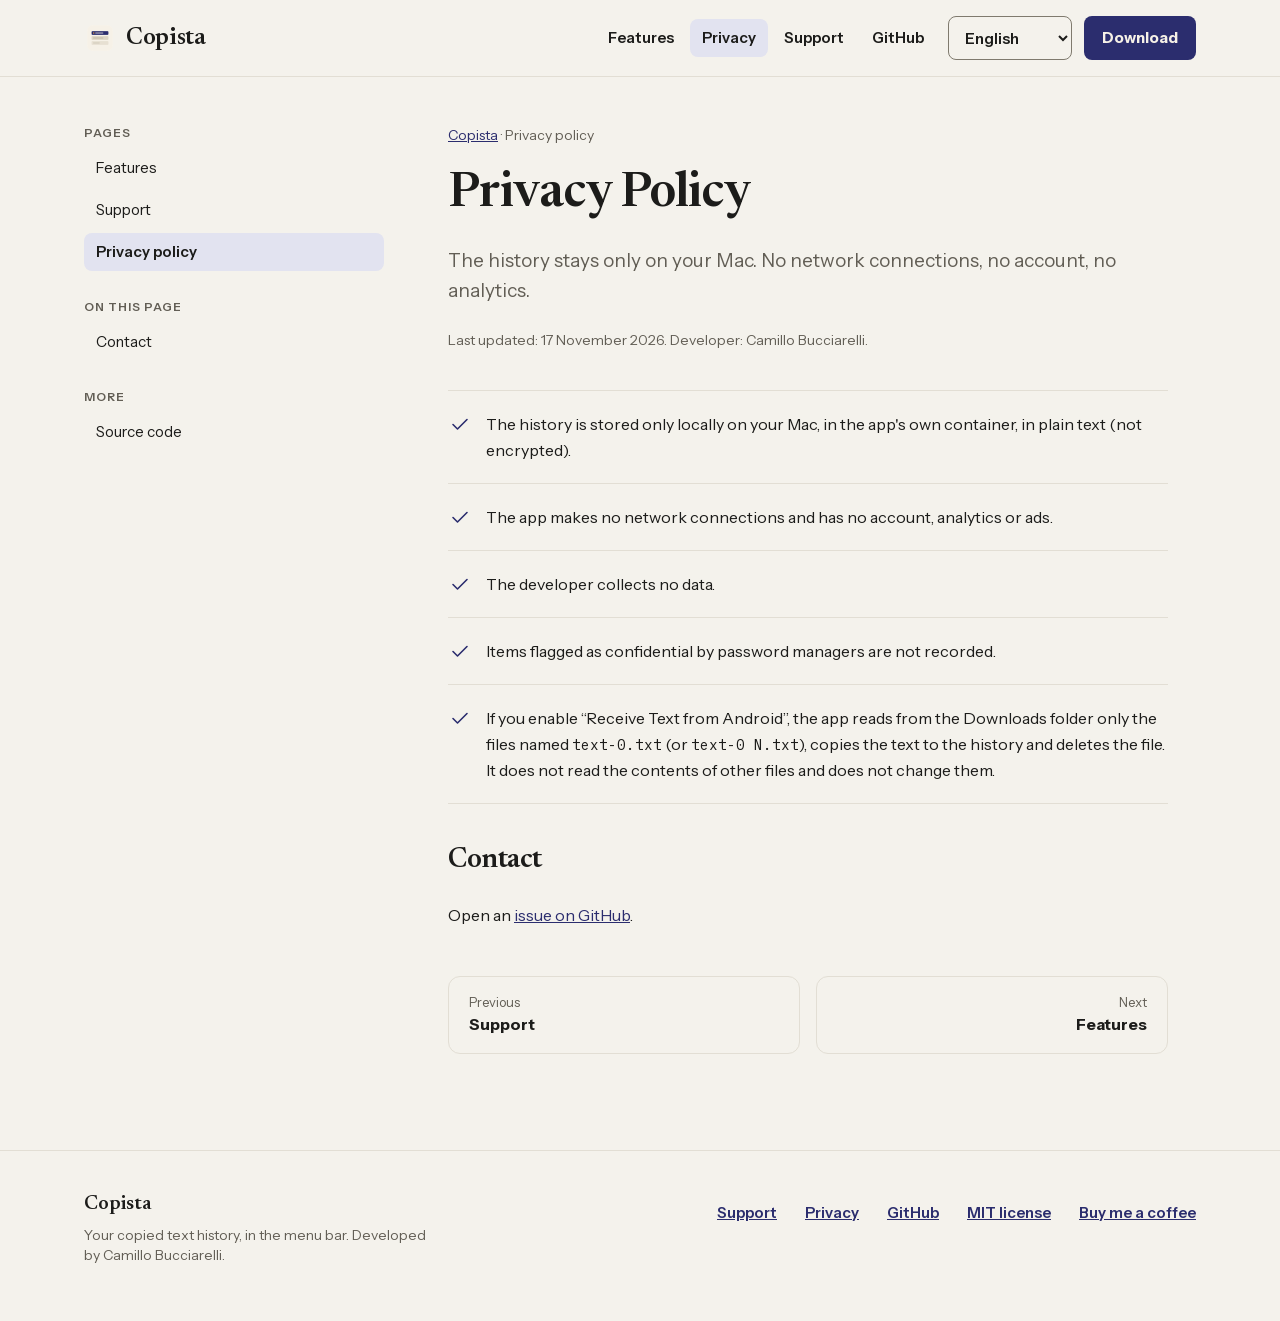
==== commit 54eb897f: "Sito: layout allineato a quello di Custode (pannelli, guide con indice laterale, niente breakpoint) " ====
--- a/site/privacy.html
+++ b/site/privacy.html
@@ -19,19 +19,24 @@
 <select class="langsel" aria-label="Lingua" autocomplete="off"><option value="it" lang="it" selected>Italiano</option><option value="en" lang="en">English</option><option value="es" lang="es">Español</option><option value="fr" lang="fr">Français</option><option value="de" lang="de">Deutsch</option><option value="pt" lang="pt">Português</option></select>
 <a class="btn-sm" href="https://github.com/camillobucciarelli/copista/releases/latest" rel="noopener">Scarica</a>
 </nav></div></header>
-<main id="main-it" class="wrap" style="padding-top:80px;padding-bottom:96px">
-<article>
-<p class="eb">Privacy</p>
+<main id="main-it">
+<div class="wrap guide">
+<nav class="guide-index" aria-label="Indice dell’informativa"><div><p>Pagine</p><a href="index.html#it">Funzioni</a><a href="support.html#it">Supporto</a><a href="privacy.html#it" aria-current="page">Informativa sulla privacy</a></div>
+<div><p>In questa pagina</p><a href="#contact-it">Contatti</a></div>
+<div><p>Altro</p><a href="https://github.com/camillobucciarelli/copista" rel="noopener">Codice sorgente</a></div></nav>
+<article class="guide-article">
+<p class="small"><a href="index.html#it">Copista</a> · Informativa sulla privacy</p>
 <h1>Informativa sulla privacy</h1>
-<p class="updated">Ultimo aggiornamento: 17 novembre 2026. Sviluppatore: Camillo Bucciarelli.</p>
+<p class="lead">Lo storico resta solo sul tuo Mac. Nessuna connessione di rete, nessun account, nessuna analisi.</p>
+<p class="small">Ultimo aggiornamento: 17 novembre 2026. Sviluppatore: Camillo Bucciarelli.</p>
 <ul class="tick"><li><span class="ico"><svg viewBox="0 0 24 24" width="24" height="24" fill="none" stroke="currentColor" stroke-width="1.6" stroke-linecap="round" stroke-linejoin="round" aria-hidden="true"><path d="M5 12.5l4.5 4.5L19 7.5"/></svg></span><span>La cronologia è salvata solo in locale sul tuo Mac, nel contenitore dell'app, in chiaro (testo non cifrato).</span></li><li><span class="ico"><svg viewBox="0 0 24 24" width="24" height="24" fill="none" stroke="currentColor" stroke-width="1.6" stroke-linecap="round" stroke-linejoin="round" aria-hidden="true"><path d="M5 12.5l4.5 4.5L19 7.5"/></svg></span><span>L'app non effettua alcuna connessione di rete, non ha account, analisi, pubblicità.</span></li><li><span class="ico"><svg viewBox="0 0 24 24" width="24" height="24" fill="none" stroke="currentColor" stroke-width="1.6" stroke-linecap="round" stroke-linejoin="round" aria-hidden="true"><path d="M5 12.5l4.5 4.5L19 7.5"/></svg></span><span>Lo sviluppatore non raccoglie alcun dato.</span></li><li><span class="ico"><svg viewBox="0 0 24 24" width="24" height="24" fill="none" stroke="currentColor" stroke-width="1.6" stroke-linecap="round" stroke-linejoin="round" aria-hidden="true"><path d="M5 12.5l4.5 4.5L19 7.5"/></svg></span><span>Gli elementi contrassegnati come riservati dai gestori di password non vengono registrati.</span></li><li><span class="ico"><svg viewBox="0 0 24 24" width="24" height="24" fill="none" stroke="currentColor" stroke-width="1.6" stroke-linecap="round" stroke-linejoin="round" aria-hidden="true"><path d="M5 12.5l4.5 4.5L19 7.5"/></svg></span><span>Se abiliti «Ricevi testo da Android», l'app legge nella cartella Download solo i file di nome <code>text-0.txt</code> (o <code>text-0 N.txt</code>), copia il testo nella cronologia ed elimina il file. Non legge il contenuto di altri file e non li modifica.</span></li></ul>
-<h2>Contatti</h2>
+<h2 id="contact-it">Contatti</h2>
 <p>Apri una segnalazione su <a href="https://github.com/camillobucciarelli/copista/issues">GitHub</a>.</p>
-<p><a href="support.html#it" style="font-weight:600">Supporto</a></p>
-</article>
-</main>
-<footer class="site-footer"><div class="wrap">
-<div class="about"><p>Copista</p><p>Lo storico dei testi copiati, nella barra dei menu.</p><p>Camillo Bucciarelli</p></div>
+<nav class="prev-next" aria-label="Pagina precedente e successiva"><a class="prev" href="support.html#it"><span>Precedente</span><strong>Supporto</strong></a><a class="next" href="index.html#it"><span>Successiva</span><strong>Funzioni</strong></a></nav>
+</article></div>
+</main>
+<footer class="site-footer"><div class="wrap">
+<div class="about"><span class="name">Copista</span><span class="small">Lo storico dei testi copiati, nella barra dei menu. Sviluppato da Camillo Bucciarelli.</span></div>
 <nav aria-label="Piè di pagina">
 <a href="support.html#it">Supporto</a>
 <a href="privacy.html#it">Privacy</a>
@@ -52,19 +57,24 @@
 <select class="langsel" aria-label="Language" autocomplete="off"><option value="it" lang="it">Italiano</option><option value="en" lang="en" selected>English</option><option value="es" lang="es">Español</option><option value="fr" lang="fr">Français</option><option value="de" lang="de">Deutsch</option><option value="pt" lang="pt">Português</option></select>
 <a class="btn-sm" href="https://github.com/camillobucciarelli/copista/releases/latest" rel="noopener">Download</a>
 </nav></div></header>
-<main id="main-en" class="wrap" style="padding-top:80px;padding-bottom:96px">
-<article>
-<p class="eb">Privacy</p>
+<main id="main-en">
+<div class="wrap guide">
+<nav class="guide-index" aria-label="Privacy policy index"><div><p>Pages</p><a href="index.html#en">Features</a><a href="support.html#en">Support</a><a href="privacy.html#en" aria-current="page">Privacy policy</a></div>
+<div><p>On this page</p><a href="#contact-en">Contact</a></div>
+<div><p>More</p><a href="https://github.com/camillobucciarelli/copista" rel="noopener">Source code</a></div></nav>
+<article class="guide-article">
+<p class="small"><a href="index.html#en">Copista</a> · Privacy policy</p>
 <h1>Privacy Policy</h1>
-<p class="updated">Last updated: 17 November 2026. Developer: Camillo Bucciarelli.</p>
+<p class="lead">The history stays only on your Mac. No network connections, no account, no analytics.</p>
+<p class="small">Last updated: 17 November 2026. Developer: Camillo Bucciarelli.</p>
 <ul class="tick"><li><span class="ico"><svg viewBox="0 0 24 24" width="24" height="24" fill="none" stroke="currentColor" stroke-width="1.6" stroke-linecap="round" stroke-linejoin="round" aria-hidden="true"><path d="M5 12.5l4.5 4.5L19 7.5"/></svg></span><span>The history is stored only locally on your Mac, in the app's own container, in plain text (not encrypted).</span></li><li><span class="ico"><svg viewBox="0 0 24 24" width="24" height="24" fill="none" stroke="currentColor" stroke-width="1.6" stroke-linecap="round" stroke-linejoin="round" aria-hidden="true"><path d="M5 12.5l4.5 4.5L19 7.5"/></svg></span><span>The app makes no network connections and has no account, analytics or ads.</span></li><li><span class="ico"><svg viewBox="0 0 24 24" width="24" height="24" fill="none" stroke="currentColor" stroke-width="1.6" stroke-linecap="round" stroke-linejoin="round" aria-hidden="true"><path d="M5 12.5l4.5 4.5L19 7.5"/></svg></span><span>The developer collects no data.</span></li><li><span class="ico"><svg viewBox="0 0 24 24" width="24" height="24" fill="none" stroke="currentColor" stroke-width="1.6" stroke-linecap="round" stroke-linejoin="round" aria-hidden="true"><path d="M5 12.5l4.5 4.5L19 7.5"/></svg></span><span>Items flagged as confidential by password managers are not recorded.</span></li><li><span class="ico"><svg viewBox="0 0 24 24" width="24" height="24" fill="none" stroke="currentColor" stroke-width="1.6" stroke-linecap="round" stroke-linejoin="round" aria-hidden="true"><path d="M5 12.5l4.5 4.5L19 7.5"/></svg></span><span>If you enable “Receive Text from Android”, the app reads from the Downloads folder only the files named <code>text-0.txt</code> (or <code>text-0 N.txt</code>), copies the text to the history and deletes the file. It does not read the contents of other files and does not change them.</span></li></ul>
-<h2>Contact</h2>
+<h2 id="contact-en">Contact</h2>
 <p>Open an <a href="https://github.com/camillobucciarelli/copista/issues">issue on GitHub</a>.</p>
-<p><a href="support.html#en" style="font-weight:600">Support</a></p>
-</article>
-</main>
-<footer class="site-footer"><div class="wrap">
-<div class="about"><p>Copista</p><p>Your copied text history, in the menu bar.</p><p>Camillo Bucciarelli</p></div>
+<nav class="prev-next" aria-label="Previous and next page"><a class="prev" href="support.html#en"><span>Previous</span><strong>Support</strong></a><a class="next" href="index.html#en"><span>Next</span><strong>Features</strong></a></nav>
+</article></div>
+</main>
+<footer class="site-footer"><div class="wrap">
+<div class="about"><span class="name">Copista</span><span class="small">Your copied text history, in the menu bar. Developed by Camillo Bucciarelli.</span></div>
 <nav aria-label="Footer">
 <a href="support.html#en">Support</a>
 <a href="privacy.html#en">Privacy</a>
@@ -85,19 +95,24 @@
 <select class="langsel" aria-label="Idioma" autocomplete="off"><option value="it" lang="it">Italiano</option><option value="en" lang="en">English</option><option value="es" lang="es" selected>Español</option><option value="fr" lang="fr">Français</option><option value="de" lang="de">Deutsch</option><option value="pt" lang="pt">Português</option></select>
 <a class="btn-sm" href="https://github.com/camillobucciarelli/copista/releases/latest" rel="noopener">Descargar</a>
 </nav></div></header>
-<main id="main-es" class="wrap" style="padding-top:80px;padding-bottom:96px">
-<article>
-<p class="eb">Privacidad</p>
+<main id="main-es">
+<div class="wrap guide">
+<nav class="guide-index" aria-label="Índice de la política"><div><p>Páginas</p><a href="index.html#es">Funciones</a><a href="support.html#es">Soporte</a><a href="privacy.html#es" aria-current="page">Política de privacidad</a></div>
+<div><p>En esta página</p><a href="#contact-es">Contacto</a></div>
+<div><p>Más</p><a href="https://github.com/camillobucciarelli/copista" rel="noopener">Código fuente</a></div></nav>
+<article class="guide-article">
+<p class="small"><a href="index.html#es">Copista</a> · Política de privacidad</p>
 <h1>Política de privacidad</h1>
-<p class="updated">Última actualización: 17 de noviembre de 2026. Desarrollador: Camillo Bucciarelli.</p>
+<p class="lead">El historial se queda solo en tu Mac. Sin conexiones de red, sin cuentas, sin analíticas.</p>
+<p class="small">Última actualización: 17 de noviembre de 2026. Desarrollador: Camillo Bucciarelli.</p>
 <ul class="tick"><li><span class="ico"><svg viewBox="0 0 24 24" width="24" height="24" fill="none" stroke="currentColor" stroke-width="1.6" stroke-linecap="round" stroke-linejoin="round" aria-hidden="true"><path d="M5 12.5l4.5 4.5L19 7.5"/></svg></span><span>El historial se guarda solo en local en tu Mac, en el contenedor de la app, en texto sin cifrar.</span></li><li><span class="ico"><svg viewBox="0 0 24 24" width="24" height="24" fill="none" stroke="currentColor" stroke-width="1.6" stroke-linecap="round" stroke-linejoin="round" aria-hidden="true"><path d="M5 12.5l4.5 4.5L19 7.5"/></svg></span><span>La app no hace ninguna conexión de red y no tiene cuentas, analíticas ni publicidad.</span></li><li><span class="ico"><svg viewBox="0 0 24 24" width="24" height="24" fill="none" stroke="currentColor" stroke-width="1.6" stroke-linecap="round" stroke-linejoin="round" aria-hidden="true"><path d="M5 12.5l4.5 4.5L19 7.5"/></svg></span><span>El desarrollador no recoge ningún dato.</span></li><li><span class="ico"><svg viewBox="0 0 24 24" width="24" height="24" fill="none" stroke="currentColor" stroke-width="1.6" stroke-linecap="round" stroke-linejoin="round" aria-hidden="true"><path d="M5 12.5l4.5 4.5L19 7.5"/></svg></span><span>Los elementos marcados como confidenciales por los gestores de contraseñas no se registran.</span></li><li><span class="ico"><svg viewBox="0 0 24 24" width="24" height="24" fill="none" stroke="currentColor" stroke-width="1.6" stroke-linecap="round" stroke-linejoin="round" aria-hidden="true"><path d="M5 12.5l4.5 4.5L19 7.5"/></svg></span><span>Si activas «Recibir texto de Android», la app lee en la carpeta Descargas solo los archivos con nombre <code>text-0.txt</code> (o <code>text-0 N.txt</code>), copia el texto en el historial y elimina el archivo. No lee el contenido de otros archivos ni los modifica.</span></li></ul>
-<h2>Contacto</h2>
+<h2 id="contact-es">Contacto</h2>
 <p>Abre una incidencia en <a href="https://github.com/camillobucciarelli/copista/issues">GitHub</a>.</p>
-<p><a href="support.html#es" style="font-weight:600">Soporte</a></p>
-</article>
-</main>
-<footer class="site-footer"><div class="wrap">
-<div class="about"><p>Copista</p><p>El historial de los textos copiados, en la barra de menús.</p><p>Camillo Bucciarelli</p></div>
+<nav class="prev-next" aria-label="Página anterior y siguiente"><a class="prev" href="support.html#es"><span>Anterior</span><strong>Soporte</strong></a><a class="next" href="index.html#es"><span>Siguiente</span><strong>Funciones</strong></a></nav>
+</article></div>
+</main>
+<footer class="site-footer"><div class="wrap">
+<div class="about"><span class="name">Copista</span><span class="small">El historial de los textos copiados, en la barra de menús. Desarrollado por Camillo Bucciarelli.</span></div>
 <nav aria-label="Pie de página">
 <a href="support.html#es">Soporte</a>
 <a href="privacy.html#es">Privacidad</a>
@@ -118,19 +133,24 @@
 <select class="langsel" aria-label="Langue" autocomplete="off"><option value="it" lang="it">Italiano</option><option value="en" lang="en">English</option><option value="es" lang="es">Español</option><option value="fr" lang="fr" selected>Français</option><option value="de" lang="de">Deutsch</option><option value="pt" lang="pt">Português</option></select>
 <a class="btn-sm" href="https://github.com/camillobucciarelli/copista/releases/latest" rel="noopener">Télécharger</a>
 </nav></div></header>
-<main id="main-fr" class="wrap" style="padding-top:80px;padding-bottom:96px">
-<article>
-<p class="eb">Confidentialité</p>
+<main id="main-fr">
+<div class="wrap guide">
+<nav class="guide-index" aria-label="Sommaire de la politique"><div><p>Pages</p><a href="index.html#fr">Fonctions</a><a href="support.html#fr">Assistance</a><a href="privacy.html#fr" aria-current="page">Politique de confidentialité</a></div>
+<div><p>Sur cette page</p><a href="#contact-fr">Contact</a></div>
+<div><p>Autres</p><a href="https://github.com/camillobucciarelli/copista" rel="noopener">Code source</a></div></nav>
+<article class="guide-article">
+<p class="small"><a href="index.html#fr">Copista</a> · Politique de confidentialité</p>
 <h1>Politique de confidentialité</h1>
-<p class="updated">Dernière mise à jour : 17 novembre 2026. Développeur : Camillo Bucciarelli.</p>
+<p class="lead">L’historique reste uniquement sur votre Mac. Aucune connexion réseau, aucun compte, aucune analyse.</p>
+<p class="small">Dernière mise à jour : 17 novembre 2026. Développeur : Camillo Bucciarelli.</p>
 <ul class="tick"><li><span class="ico"><svg viewBox="0 0 24 24" width="24" height="24" fill="none" stroke="currentColor" stroke-width="1.6" stroke-linecap="round" stroke-linejoin="round" aria-hidden="true"><path d="M5 12.5l4.5 4.5L19 7.5"/></svg></span><span>L’historique est enregistré uniquement en local sur votre Mac, dans le conteneur de l’app, en clair (texte non chiffré).</span></li><li><span class="ico"><svg viewBox="0 0 24 24" width="24" height="24" fill="none" stroke="currentColor" stroke-width="1.6" stroke-linecap="round" stroke-linejoin="round" aria-hidden="true"><path d="M5 12.5l4.5 4.5L19 7.5"/></svg></span><span>L’app n’établit aucune connexion réseau et n’a ni compte, ni outil d’analyse, ni publicité.</span></li><li><span class="ico"><svg viewBox="0 0 24 24" width="24" height="24" fill="none" stroke="currentColor" stroke-width="1.6" stroke-linecap="round" stroke-linejoin="round" aria-hidden="true"><path d="M5 12.5l4.5 4.5L19 7.5"/></svg></span><span>Le développeur ne collecte aucune donnée.</span></li><li><span class="ico"><svg viewBox="0 0 24 24" width="24" height="24" fill="none" stroke="currentColor" stroke-width="1.6" stroke-linecap="round" stroke-linejoin="round" aria-hidden="true"><path d="M5 12.5l4.5 4.5L19 7.5"/></svg></span><span>Les éléments marqués comme confidentiels par les gestionnaires de mots de passe ne sont pas enregistrés.</span></li><li><span class="ico"><svg viewBox="0 0 24 24" width="24" height="24" fill="none" stroke="currentColor" stroke-width="1.6" stroke-linecap="round" stroke-linejoin="round" aria-hidden="true"><path d="M5 12.5l4.5 4.5L19 7.5"/></svg></span><span>Si vous activez « Recevoir du texte d’Android », l’app lit dans le dossier Téléchargements uniquement les fichiers nommés <code>text-0.txt</code> (ou <code>text-0 N.txt</code>), copie le texte dans l’historique et supprime le fichier. Elle ne lit pas le contenu des autres fichiers et ne les modifie pas.</span></li></ul>
-<h2>Contact</h2>
+<h2 id="contact-fr">Contact</h2>
 <p>Ouvrez un ticket sur <a href="https://github.com/camillobucciarelli/copista/issues">GitHub</a>.</p>
-<p><a href="support.html#fr" style="font-weight:600">Assistance</a></p>
-</article>
-</main>
-<footer class="site-footer"><div class="wrap">
-<div class="about"><p>Copista</p><p>L’historique des textes copiés, dans la barre des menus.</p><p>Camillo Bucciarelli</p></div>
+<nav class="prev-next" aria-label="Page précédente et suivante"><a class="prev" href="support.html#fr"><span>Précédent</span><strong>Assistance</strong></a><a class="next" href="index.html#fr"><span>Suivant</span><strong>Fonctions</strong></a></nav>
+</article></div>
+</main>
+<footer class="site-footer"><div class="wrap">
+<div class="about"><span class="name">Copista</span><span class="small">L’historique des textes copiés, dans la barre des menus. Développé par Camillo Bucciarelli.</span></div>
 <nav aria-label="Pied de page">
 <a href="support.html#fr">Assistance</a>
 <a href="privacy.html#fr">Confidentialité</a>
@@ -151,19 +171,24 @@
 <select class="langsel" aria-label="Sprache" autocomplete="off"><option value="it" lang="it">Italiano</option><option value="en" lang="en">English</option><option value="es" lang="es">Español</option><option value="fr" lang="fr">Français</option><option value="de" lang="de" selected>Deutsch</option><option value="pt" lang="pt">Português</option></select>
 <a class="btn-sm" href="https://github.com/camillobucciarelli/copista/releases/latest" rel="noopener">Herunterladen</a>
 </nav></div></header>
-<main id="main-de" class="wrap" style="padding-top:80px;padding-bottom:96px">
-<article>
-<p class="eb">Datenschutz</p>
+<main id="main-de">
+<div class="wrap guide">
+<nav class="guide-index" aria-label="Inhalt der Datenschutzerklärung"><div><p>Seiten</p><a href="index.html#de">Funktionen</a><a href="support.html#de">Support</a><a href="privacy.html#de" aria-current="page">Datenschutzerklärung</a></div>
+<div><p>Auf dieser Seite</p><a href="#contact-de">Kontakt</a></div>
+<div><p>Weiteres</p><a href="https://github.com/camillobucciarelli/copista" rel="noopener">Quellcode</a></div></nav>
+<article class="guide-article">
+<p class="small"><a href="index.html#de">Copista</a> · Datenschutzerklärung</p>
 <h1>Datenschutzerklärung</h1>
-<p class="updated">Letzte Aktualisierung: 17. November 2026. Entwickler: Camillo Bucciarelli.</p>
+<p class="lead">Der Verlauf bleibt nur auf deinem Mac. Keine Netzwerkverbindungen, kein Account, keine Analysen.</p>
+<p class="small">Letzte Aktualisierung: 17. November 2026. Entwickler: Camillo Bucciarelli.</p>
 <ul class="tick"><li><span class="ico"><svg viewBox="0 0 24 24" width="24" height="24" fill="none" stroke="currentColor" stroke-width="1.6" stroke-linecap="round" stroke-linejoin="round" aria-hidden="true"><path d="M5 12.5l4.5 4.5L19 7.5"/></svg></span><span>Der Verlauf wird nur lokal auf deinem Mac gespeichert, im Container der App, als unverschlüsselter Text.</span></li><li><span class="ico"><svg viewBox="0 0 24 24" width="24" height="24" fill="none" stroke="currentColor" stroke-width="1.6" stroke-linecap="round" stroke-linejoin="round" aria-hidden="true"><path d="M5 12.5l4.5 4.5L19 7.5"/></svg></span><span>Die App stellt keine Netzwerkverbindungen her und hat keine Accounts, keine Analysen und keine Werbung.</span></li><li><span class="ico"><svg viewBox="0 0 24 24" width="24" height="24" fill="none" stroke="currentColor" stroke-width="1.6" stroke-linecap="round" stroke-linejoin="round" aria-hidden="true"><path d="M5 12.5l4.5 4.5L19 7.5"/></svg></span><span>Der Entwickler erfasst keine Daten.</span></li><li><span class="ico"><svg viewBox="0 0 24 24" width="24" height="24" fill="none" stroke="currentColor" stroke-width="1.6" stroke-linecap="round" stroke-linejoin="round" aria-hidden="true"><path d="M5 12.5l4.5 4.5L19 7.5"/></svg></span><span>Einträge, die von Passwortmanagern als vertraulich markiert sind, werden nicht aufgezeichnet.</span></li><li><span class="ico"><svg viewBox="0 0 24 24" width="24" height="24" fill="none" stroke="currentColor" stroke-width="1.6" stroke-linecap="round" stroke-linejoin="round" aria-hidden="true"><path d="M5 12.5l4.5 4.5L19 7.5"/></svg></span><span>Wenn du „Text von Android empfangen“ aktivierst, liest die App im Ordner „Downloads“ nur Dateien mit dem Namen <code>text-0.txt</code> (oder <code>text-0 N.txt</code>), kopiert den Text in den Verlauf und löscht die Datei. Sie liest den Inhalt anderer Dateien nicht und ändert sie nicht.</span></li></ul>
-<h2>Kontakt</h2>
+<h2 id="contact-de">Kontakt</h2>
 <p>Erstelle ein Issue auf <a href="https://github.com/camillobucciarelli/copista/issues">GitHub</a>.</p>
-<p><a href="support.html#de" style="font-weight:600">Support</a></p>
-</article>
-</main>
-<footer class="site-footer"><div class="wrap">
-<div class="about"><p>Copista</p><p>Der Verlauf deiner kopierten Texte, in der Menüleiste.</p><p>Camillo Bucciarelli</p></div>
+<nav class="prev-next" aria-label="Vorherige und nächste Seite"><a class="prev" href="support.html#de"><span>Zurück</span><strong>Support</strong></a><a class="next" href="index.html#de"><span>Weiter</span><strong>Funktionen</strong></a></nav>
+</article></div>
+</main>
+<footer class="site-footer"><div class="wrap">
+<div class="about"><span class="name">Copista</span><span class="small">Der Verlauf deiner kopierten Texte, in der Menüleiste. Entwickelt von Camillo Bucciarelli.</span></div>
 <nav aria-label="Fußbereich">
 <a href="support.html#de">Support</a>
 <a href="privacy.html#de">Datenschutz</a>
@@ -184,19 +209,24 @@
 <select class="langsel" aria-label="Idioma" autocomplete="off"><option value="it" lang="it">Italiano</option><option value="en" lang="en">English</option><option value="es" lang="es">Español</option><option value="fr" lang="fr">Français</option><option value="de" lang="de">Deutsch</option><option value="pt" lang="pt" selected>Português</option></select>
 <a class="btn-sm" href="https://github.com/camillobucciarelli/copista/releases/latest" rel="noopener">Baixar</a>
 </nav></div></header>
-<main id="main-pt" class="wrap" style="padding-top:80px;padding-bottom:96px">
-<article>
-<p class="eb">Privacidade</p>
+<main id="main-pt">
+<div class="wrap guide">
+<nav class="guide-index" aria-label="Índice da política"><div><p>Páginas</p><a href="index.html#pt">Recursos</a><a href="support.html#pt">Suporte</a><a href="privacy.html#pt" aria-current="page">Política de privacidade</a></div>
+<div><p>Nesta página</p><a href="#contact-pt">Contato</a></div>
+<div><p>Mais</p><a href="https://github.com/camillobucciarelli/copista" rel="noopener">Código-fonte</a></div></nav>
+<article class="guide-article">
+<p class="small"><a href="index.html#pt">Copista</a> · Política de privacidade</p>
 <h1>Política de privacidade</h1>
-<p class="updated">Última atualização: 17 de novembro de 2026. Desenvolvedor: Camillo Bucciarelli.</p>
+<p class="lead">O histórico fica apenas no seu Mac. Sem conexões de rede, sem contas, sem análises.</p>
+<p class="small">Última atualização: 17 de novembro de 2026. Desenvolvedor: Camillo Bucciarelli.</p>
 <ul class="tick"><li><span class="ico"><svg viewBox="0 0 24 24" width="24" height="24" fill="none" stroke="currentColor" stroke-width="1.6" stroke-linecap="round" stroke-linejoin="round" aria-hidden="true"><path d="M5 12.5l4.5 4.5L19 7.5"/></svg></span><span>O histórico é salvo apenas localmente no seu Mac, no contêiner do app, em texto sem criptografia.</span></li><li><span class="ico"><svg viewBox="0 0 24 24" width="24" height="24" fill="none" stroke="currentColor" stroke-width="1.6" stroke-linecap="round" stroke-linejoin="round" aria-hidden="true"><path d="M5 12.5l4.5 4.5L19 7.5"/></svg></span><span>O app não faz nenhuma conexão de rede e não tem contas, análises nem publicidade.</span></li><li><span class="ico"><svg viewBox="0 0 24 24" width="24" height="24" fill="none" stroke="currentColor" stroke-width="1.6" stroke-linecap="round" stroke-linejoin="round" aria-hidden="true"><path d="M5 12.5l4.5 4.5L19 7.5"/></svg></span><span>O desenvolvedor não coleta nenhum dado.</span></li><li><span class="ico"><svg viewBox="0 0 24 24" width="24" height="24" fill="none" stroke="currentColor" stroke-width="1.6" stroke-linecap="round" stroke-linejoin="round" aria-hidden="true"><path d="M5 12.5l4.5 4.5L19 7.5"/></svg></span><span>Os itens marcados como confidenciais pelos gerenciadores de senhas não são registrados.</span></li><li><span class="ico"><svg viewBox="0 0 24 24" width="24" height="24" fill="none" stroke="currentColor" stroke-width="1.6" stroke-linecap="round" stroke-linejoin="round" aria-hidden="true"><path d="M5 12.5l4.5 4.5L19 7.5"/></svg></span><span>Se você ativar “Receber texto do Android”, o app lê na pasta Downloads apenas os arquivos com o nome <code>text-0.txt</code> (ou <code>text-0 N.txt</code>), copia o texto para o histórico e apaga o arquivo. Ele não lê o conteúdo de outros arquivos nem os altera.</span></li></ul>
-<h2>Contato</h2>
+<h2 id="contact-pt">Contato</h2>
 <p>Abra uma issue no <a href="https://github.com/camillobucciarelli/copista/issues">GitHub</a>.</p>
-<p><a href="support.html#pt" style="font-weight:600">Suporte</a></p>
-</article>
-</main>
-<footer class="site-footer"><div class="wrap">
-<div class="about"><p>Copista</p><p>O histórico dos textos copiados, na barra de menus.</p><p>Camillo Bucciarelli</p></div>
+<nav class="prev-next" aria-label="Página anterior e próxima"><a class="prev" href="support.html#pt"><span>Anterior</span><strong>Suporte</strong></a><a class="next" href="index.html#pt"><span>Próxima</span><strong>Recursos</strong></a></nav>
+</article></div>
+</main>
+<footer class="site-footer"><div class="wrap">
+<div class="about"><span class="name">Copista</span><span class="small">O histórico dos textos copiados, na barra de menus. Desenvolvido por Camillo Bucciarelli.</span></div>
 <nav aria-label="Rodapé">
 <a href="support.html#pt">Suporte</a>
 <a href="privacy.html#pt">Privacidade</a>
@@ -207,10 +237,10 @@
 </div>
 <script>(function(){var L=['it','en','es','fr','de','pt'],cur,pg=document.querySelectorAll('.page'),sel=document.querySelectorAll('.langsel'),
 dm=document.querySelector('meta[name=description]');
-function pick(){var h=location.hash.slice(1);if(L.indexOf(h)>-1)return h;if(cur)return cur;var n=navigator.languages||[];
+function pick(){var h=location.hash.slice(1);if(L.indexOf(h)>-1)return h;var t=h&&document.getElementById(h),p=t&&t.closest('.page');if(p)return p.id;if(cur)return cur;var n=navigator.languages||[];
 for(var i=0;i<n.length;i++){var k=n[i].slice(0,2).toLowerCase();if(L.indexOf(k)>-1)return k}return'en'}
 function show(){cur=pick();for(var i=0;i<pg.length;i++){var on=pg[i].id===cur;pg[i].hidden=!on;if(on){document.title=pg[i].dataset.title;if(dm&&pg[i].dataset.desc)dm.content=pg[i].dataset.desc}}
-document.documentElement.lang=cur}
+document.documentElement.lang=cur;var t=document.getElementById(location.hash.slice(1));if(t&&L.indexOf(t.id)<0)t.scrollIntoView()}
 for(var i=0;i<sel.length;i++)sel[i].onchange=function(){location.hash=this.value};
 addEventListener('hashchange',show);show()})();</script>
 </body></html>
--- a/site/style.css
+++ b/site/style.css
@@ -31,7 +31,7 @@
 body{margin:0;background:var(--surface-ground);color:var(--ink);font:400 1rem/1.625 var(--font-sans)}
 h1,h2,h3,p,ul,ol,dl,dd,figure{margin:0}
 ul,ol{padding:0;list-style:none}
-img{display:block;max-width:100%}
+img{display:block;max-width:100%;height:auto}
 a{color:var(--brand);overflow-wrap:anywhere}
 a:hover{color:var(--brand-hover)}
 a:focus-visible,select:focus-visible{outline:2px solid var(--focus-ring);outline-offset:2px;border-radius:var(--radius-xs)}
@@ -42,6 +42,7 @@
 .skip:focus{top:8px;color:var(--on-brand)}
 .wrap{max-width:1160px;margin:0 auto;padding:0 24px}
 .muted{color:var(--ink-muted)}
+.small{font-size:.875rem;line-height:1.43;color:var(--ink-muted)}
 /* Intestazione */
 .site-header{border-bottom:1px solid var(--border-subtle)}
 .site-header .wrap{padding-top:16px;padding-bottom:16px;display:flex;flex-wrap:wrap;align-items:center;justify-content:space-between;gap:16px}
@@ -78,22 +79,21 @@
 .hero h1{max-width:900px;font-size:clamp(2.5rem,6vw,4.75rem);text-wrap:balance}
 .hero .lead{max-width:640px;font-size:1.25rem;line-height:1.5;text-wrap:pretty}
 .hero .btns{display:flex;flex-wrap:wrap;justify-content:center;gap:12px;margin-top:8px}
-.hero .small{font-size:.875rem;line-height:1.43;color:var(--ink-muted)}
-.hero img{width:100%;max-width:960px;height:auto;margin-top:40px;border-radius:var(--radius-lg);border:1px solid var(--border-subtle);box-shadow:var(--shadow)}
-.strip{margin-top:72px;border-top:1px solid var(--border-subtle);border-bottom:1px solid var(--border-subtle);background:var(--surface-hover)}
+.hero img{width:100%;max-width:960px;margin-top:40px;border-radius:var(--radius-lg);border:1px solid var(--border-subtle);box-shadow:var(--shadow)}
+.strip{margin-top:72px;border-top:1px solid var(--border-subtle);border-bottom:1px solid var(--border-subtle);background:var(--surface)}
 .strip .wrap{padding-top:64px;padding-bottom:64px;display:grid;grid-template-columns:repeat(auto-fit,minmax(min(260px,100%),1fr));gap:48px}
 .strip div{display:flex;flex-direction:column;gap:12px}
 .strip .ico{color:var(--brand)}
 h3{font-size:1.0625rem;line-height:1.41;font-weight:700}
-.strip h3{font:600 1.5rem/1.25 var(--font-serif);letter-spacing:-.015em}
+.h-card{font:600 1.5rem/1.25 var(--font-serif);letter-spacing:-.015em}
 .features{padding-top:112px;display:flex;flex-direction:column;gap:112px}
 .row{display:flex;flex-wrap:wrap;align-items:center;gap:64px}
 .row.rev{flex-wrap:wrap-reverse}
 .row .text{flex:1 1 380px;min-width:0;display:flex;flex-direction:column;gap:20px}
-.row .shot{flex:1 1 380px;min-width:0;display:flex;justify-content:center;padding:32px;border-radius:var(--radius-lg);background:var(--brand-subtle)}
+.row .shot{flex:1 1 380px;min-width:0;display:flex;justify-content:center;padding:48px 24px;border-radius:var(--radius-lg);background:var(--brand-subtle)}
 .shot.s2{background:var(--surface-selected)}
-.shot.s3{background:var(--surface-pressed)}
-.shot img,figure img{width:100%;height:auto;aspect-ratio:4/3;object-fit:cover;border-radius:var(--radius-md);border:1px solid var(--border-subtle)}
+.shot.s3{background:var(--surface);border:1px solid var(--border-subtle)}
+.shot img,.fig img{width:100%;border-radius:var(--radius-md);border:1px solid var(--border-subtle)}
 .keys{border-top:1px solid var(--border-subtle)}
 .keys li{display:flex;flex-wrap:wrap;align-items:center;justify-content:space-between;gap:8px 16px;padding:14px 0;border-bottom:1px solid var(--border-subtle)}
 .keys li>span:first-child{font-weight:600}
@@ -116,40 +116,45 @@
 .band dd{margin-top:4px;color:var(--ink-muted)}
 .help{padding-top:112px;display:flex;flex-wrap:wrap;gap:64px}
 .help .text{flex:1 1 320px;min-width:0;display:flex;flex-direction:column;gap:20px}
+.help .text>.btn{align-self:flex-start}
 .faqlinks{flex:2 1 480px;min-width:0;border-top:1px solid var(--border-subtle)}
 .faqlinks li{border-bottom:1px solid var(--border-subtle)}
 .faqlinks a{display:flex;align-items:center;justify-content:space-between;gap:16px;padding:20px 4px;text-decoration:none;color:var(--ink)}
-.faqlinks a:hover{background:var(--surface-hover)}
-.faqlinks a span span:first-child{font-weight:700;font-size:1.0625rem}
+.faqlinks a:hover{color:var(--brand)}
 .faqlinks a>span{display:flex;flex-direction:column}
-.faqlinks a>span span:last-child{color:var(--ink-muted)}
+.faqlinks .t{font-weight:700;font-size:1.0625rem}
+.faqlinks .s{color:var(--ink-muted)}
 .cta{padding-top:112px;padding-bottom:112px}
-.cta>div{padding:72px 32px;border-radius:var(--radius-lg);background:var(--surface-selected);display:flex;flex-direction:column;align-items:center;gap:20px;text-align:center}
+.cta>div{padding:72px 32px;border-radius:var(--radius-lg);background:var(--brand-subtle);display:flex;flex-direction:column;align-items:center;gap:20px;text-align:center}
 .cta h2{max-width:720px;font-size:clamp(2rem,4.5vw,3.25rem);line-height:1.1}
-.cta p{max-width:560px}
+.cta p{max-width:560px;font-size:1.125rem;line-height:1.556;color:var(--ink-muted)}
 /* Supporto e privacy */
-.pagehead{padding-top:80px;display:flex;flex-direction:column;gap:20px}
-.pagehead .lead{max-width:620px;font-size:1.1875rem;line-height:1.58}
-.doc{padding-top:48px;padding-bottom:96px;display:flex;flex-wrap:wrap;gap:64px}
-.toc{flex:1 1 240px;max-width:300px;display:flex;flex-direction:column;gap:28px}
-.toc div{display:flex;flex-direction:column;gap:4px}
-.toc p{margin-bottom:4px;font-size:.75rem;line-height:1.333;font-weight:600;letter-spacing:.08em;text-transform:uppercase;color:var(--ink-muted)}
-.toc a{padding:8px 12px;border-radius:var(--radius-sm);text-decoration:none;color:var(--ink);font-size:.9375rem;line-height:1.467}
-.toc a:hover{background:var(--surface-hover)}
-article{flex:999 1 560px;min-width:0;max-width:720px;display:flex;flex-direction:column;gap:24px}
-article h2{margin-top:16px;font-size:1.75rem;line-height:1.214}
-article h2:first-child{margin-top:0}
-.steps{border-top:1px solid var(--border-subtle)}
-.steps li{display:flex;gap:20px;padding:20px 0;border-bottom:1px solid var(--border-subtle)}
-.steps .n{flex:none;width:32px;height:32px;border-radius:999px;background:var(--surface-selected);font:600 1rem var(--font-serif);display:flex;align-items:center;justify-content:center}
-.steps div{display:flex;flex-direction:column;gap:4px}
-.steps p:first-child{font-weight:700}
+.guide{padding-top:48px;padding-bottom:96px;display:flex;flex-wrap:wrap;gap:64px}
+.guide-index{flex:1 1 220px;max-width:300px;display:flex;flex-direction:column;gap:28px}
+.guide-index div{display:flex;flex-direction:column;gap:4px}
+.guide-index p{margin-bottom:4px;font-size:.75rem;line-height:1.333;font-weight:600;letter-spacing:.08em;text-transform:uppercase;color:var(--ink-muted)}
+.guide-index a{padding:8px 12px;border-radius:var(--radius-sm);text-decoration:none;color:var(--ink);font-size:.9375rem;line-height:1.467}
+.guide-index a:hover{background:var(--surface-hover);color:var(--ink)}
+.guide-index a[aria-current]{background:var(--surface-selected);font-weight:600}
+@media(max-width:911px){.guide-index{order:1;flex-basis:100%;max-width:none;padding-top:32px;border-top:1px solid var(--border-subtle)}}
+.guide-article{flex:999 1 560px;min-width:0;max-width:720px;display:flex;flex-direction:column;gap:24px}
+.guide-article h1{font-size:clamp(2.125rem,4.5vw,3rem);line-height:1.1}
+.guide-article h2{margin-top:16px;font-size:1.75rem;line-height:1.214}
+.guide-article .lead{font-size:1.1875rem;line-height:1.58}
+.guide-article>.btn{align-self:flex-start}
+.pills{display:flex;flex-wrap:wrap;gap:8px}
+.pill{display:inline-block;padding:5px 10px;border-radius:999px;background:var(--surface-selected);color:var(--ink);font-size:.8125rem;line-height:1.385;font-weight:600}
+.chip{padding:2px 8px;border-radius:var(--radius-xs);background:var(--surface-selected);color:var(--ink);font-weight:600}
+.steps{counter-reset:step;border-top:1px solid var(--border-subtle)}
+.steps>li{counter-increment:step;position:relative;padding:20px 0 20px 52px;border-bottom:1px solid var(--border-subtle);color:var(--ink-muted)}
+.steps>li::before{content:counter(step);position:absolute;left:0;top:20px;width:32px;height:32px;border-radius:999px;background:var(--surface-selected);color:var(--ink);font:600 1rem/1 var(--font-serif);display:flex;align-items:center;justify-content:center}
+.steps>li>*+*{margin-top:4px}
+.steps>li>:first-child{font-weight:700;color:var(--ink)}
 .note{padding:20px 24px;border-radius:var(--radius-md);background:var(--brand-subtle);border:1px solid var(--border-strong);display:flex;gap:14px}
 .note .ico{align-items:center;flex:none;height:26px;color:var(--brand)}
 .note div{display:flex;flex-direction:column;gap:6px}
-figure{margin-top:8px;padding:32px 24px;border-radius:var(--radius-lg);background:var(--surface-selected);display:flex;flex-direction:column;align-items:center;gap:16px}
-figure img{aspect-ratio:16/10}
-figcaption{font-size:.875rem;line-height:1.43;text-align:center}
+.fig{margin-top:8px;padding:40px 24px;border-radius:var(--radius-lg);background:var(--surface-selected);display:flex;flex-direction:column;align-items:center;gap:16px}
+.fig figcaption{font-size:.875rem;line-height:1.43;text-align:center;color:var(--ink)}
 .faq{border-top:1px solid var(--border-subtle)}
 .faq div{padding:20px 0;border-bottom:1px solid var(--border-subtle)}
 .faq dt{font-weight:700;font-size:1.0625rem;line-height:1.41}
@@ -157,13 +162,15 @@
 .tick{margin-top:16px;border-top:1px solid var(--border-subtle)}
 .tick li{display:flex;gap:14px;padding:20px 0;border-bottom:1px solid var(--border-subtle)}
 .tick .ico{align-items:center;flex:none;height:26px;color:var(--brand)}
-.updated{font-size:.875rem;line-height:1.43;color:var(--ink-muted)}
+.prev-next{margin-top:24px;display:flex;flex-wrap:wrap;gap:16px}
+.prev-next a{flex:1 1 240px;padding:16px 20px;border-radius:var(--radius-md);border:1px solid var(--border-subtle);text-decoration:none;color:var(--ink);display:flex;flex-direction:column}
+.prev-next a:hover{border-color:var(--brand);color:var(--ink)}
+.prev-next .next{text-align:right}
+.prev-next span{font-size:.8125rem;line-height:1.385;color:var(--ink-muted)}
 /* Piè di pagina */
 .site-footer{border-top:1px solid var(--border-subtle)}
 .site-footer .wrap{padding-top:40px;padding-bottom:56px;display:flex;flex-wrap:wrap;justify-content:space-between;gap:32px}
 .site-footer .about{display:flex;flex-direction:column;gap:8px;max-width:360px}
-.site-footer .about p:first-child{font:600 1.25rem/1.3 var(--font-serif);color:var(--ink)}
-.site-footer .about p{font-size:.875rem;line-height:1.43;color:var(--ink-muted)}
+.site-footer .name{font:600 1.25rem/1.3 var(--font-serif);color:var(--ink)}
 .site-footer nav{display:flex;flex-wrap:wrap;gap:8px 28px;align-items:flex-start;font-size:.9375rem;font-weight:600}
 .site-footer nav a{padding:10px 0}
-@media(max-width:600px){.hero{padding-top:56px}.row{gap:40px}.features{gap:72px;padding-top:72px}.row .shot{padding:16px}.band .wrap{padding-top:64px;padding-bottom:64px}.cta>div{padding:48px 20px}.nav select{margin:0}}
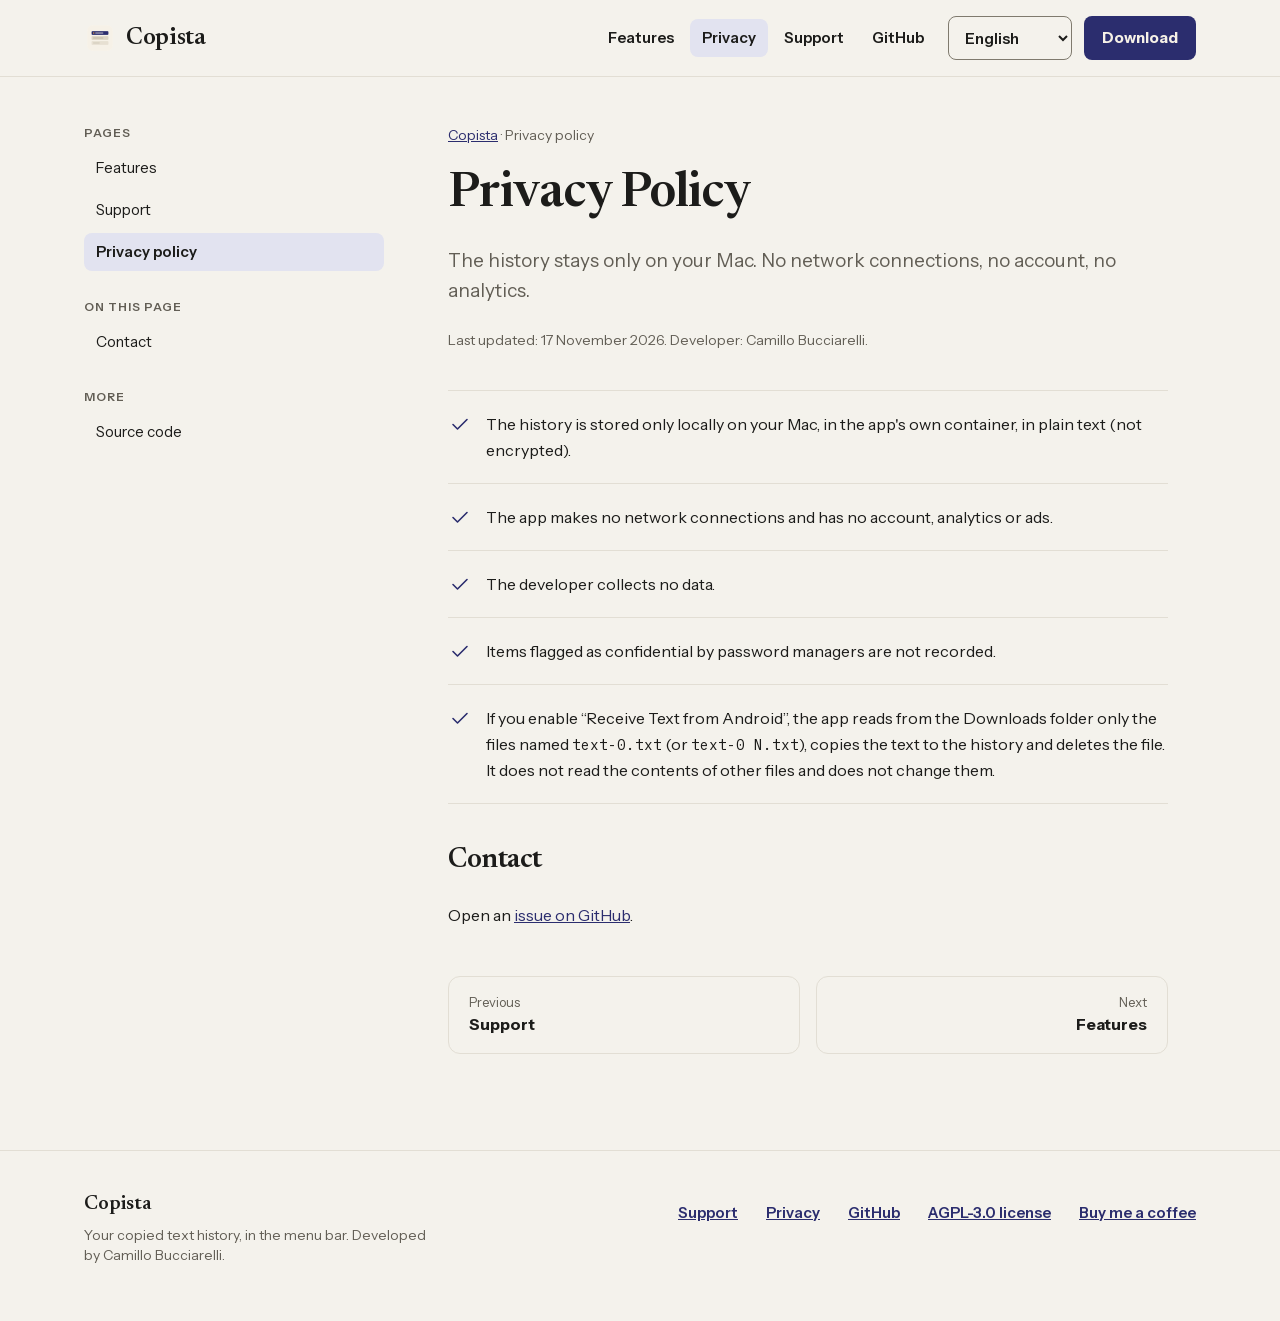
==== commit 7e572588: "Licenza AGPL-3.0 (come Custode), SECURITY.md e dependabot Passaggio da MIT ad AGPL-3.0 con LICENSE-E" ====
--- a/site/privacy.html
+++ b/site/privacy.html
@@ -41,7 +41,7 @@
 <a href="support.html#it">Supporto</a>
 <a href="privacy.html#it">Privacy</a>
 <a href="https://github.com/camillobucciarelli/copista" rel="noopener">GitHub</a>
-<a href="https://github.com/camillobucciarelli/copista/blob/main/LICENSE" rel="noopener">Licenza MIT</a>
+<a href="https://github.com/camillobucciarelli/copista/blob/main/LICENSE" rel="noopener">Licenza AGPL-3.0</a>
 <a href="https://buymeacoffee.com/camillobucciarelli" rel="noopener">Offrimi un caffè</a>
 </nav></div></footer>
 </div>
@@ -79,7 +79,7 @@
 <a href="support.html#en">Support</a>
 <a href="privacy.html#en">Privacy</a>
 <a href="https://github.com/camillobucciarelli/copista" rel="noopener">GitHub</a>
-<a href="https://github.com/camillobucciarelli/copista/blob/main/LICENSE" rel="noopener">MIT license</a>
+<a href="https://github.com/camillobucciarelli/copista/blob/main/LICENSE" rel="noopener">AGPL-3.0 license</a>
 <a href="https://buymeacoffee.com/camillobucciarelli" rel="noopener">Buy me a coffee</a>
 </nav></div></footer>
 </div>
@@ -117,7 +117,7 @@
 <a href="support.html#es">Soporte</a>
 <a href="privacy.html#es">Privacidad</a>
 <a href="https://github.com/camillobucciarelli/copista" rel="noopener">GitHub</a>
-<a href="https://github.com/camillobucciarelli/copista/blob/main/LICENSE" rel="noopener">Licencia MIT</a>
+<a href="https://github.com/camillobucciarelli/copista/blob/main/LICENSE" rel="noopener">Licencia AGPL-3.0</a>
 <a href="https://buymeacoffee.com/camillobucciarelli" rel="noopener">Invítame a un café</a>
 </nav></div></footer>
 </div>
@@ -155,7 +155,7 @@
 <a href="support.html#fr">Assistance</a>
 <a href="privacy.html#fr">Confidentialité</a>
 <a href="https://github.com/camillobucciarelli/copista" rel="noopener">GitHub</a>
-<a href="https://github.com/camillobucciarelli/copista/blob/main/LICENSE" rel="noopener">Licence MIT</a>
+<a href="https://github.com/camillobucciarelli/copista/blob/main/LICENSE" rel="noopener">Licence AGPL-3.0</a>
 <a href="https://buymeacoffee.com/camillobucciarelli" rel="noopener">Offrez-moi un café</a>
 </nav></div></footer>
 </div>
@@ -193,7 +193,7 @@
 <a href="support.html#de">Support</a>
 <a href="privacy.html#de">Datenschutz</a>
 <a href="https://github.com/camillobucciarelli/copista" rel="noopener">GitHub</a>
-<a href="https://github.com/camillobucciarelli/copista/blob/main/LICENSE" rel="noopener">MIT-Lizenz</a>
+<a href="https://github.com/camillobucciarelli/copista/blob/main/LICENSE" rel="noopener">AGPL-3.0-Lizenz</a>
 <a href="https://buymeacoffee.com/camillobucciarelli" rel="noopener">Spendiere mir einen Kaffee</a>
 </nav></div></footer>
 </div>
@@ -231,7 +231,7 @@
 <a href="support.html#pt">Suporte</a>
 <a href="privacy.html#pt">Privacidade</a>
 <a href="https://github.com/camillobucciarelli/copista" rel="noopener">GitHub</a>
-<a href="https://github.com/camillobucciarelli/copista/blob/main/LICENSE" rel="noopener">Licença MIT</a>
+<a href="https://github.com/camillobucciarelli/copista/blob/main/LICENSE" rel="noopener">Licença AGPL-3.0</a>
 <a href="https://buymeacoffee.com/camillobucciarelli" rel="noopener">Me pague um café</a>
 </nav></div></footer>
 </div>
